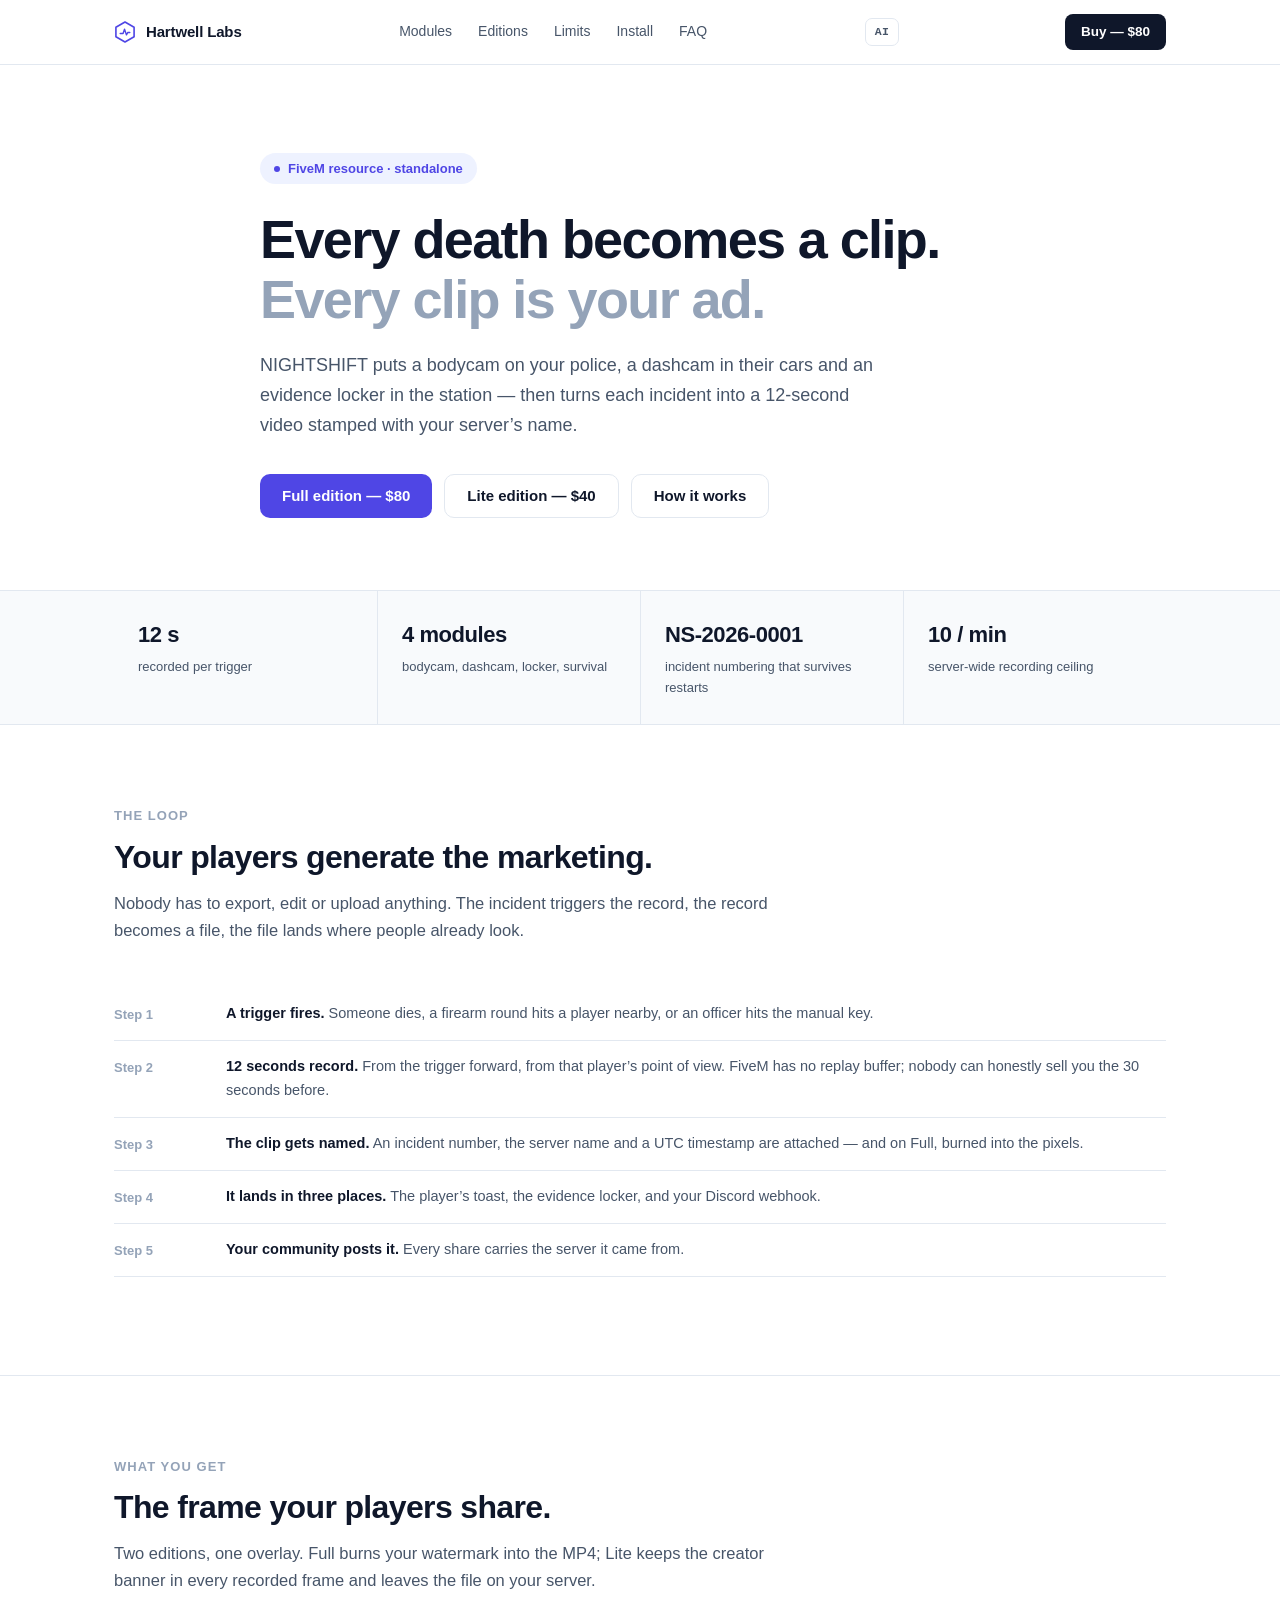
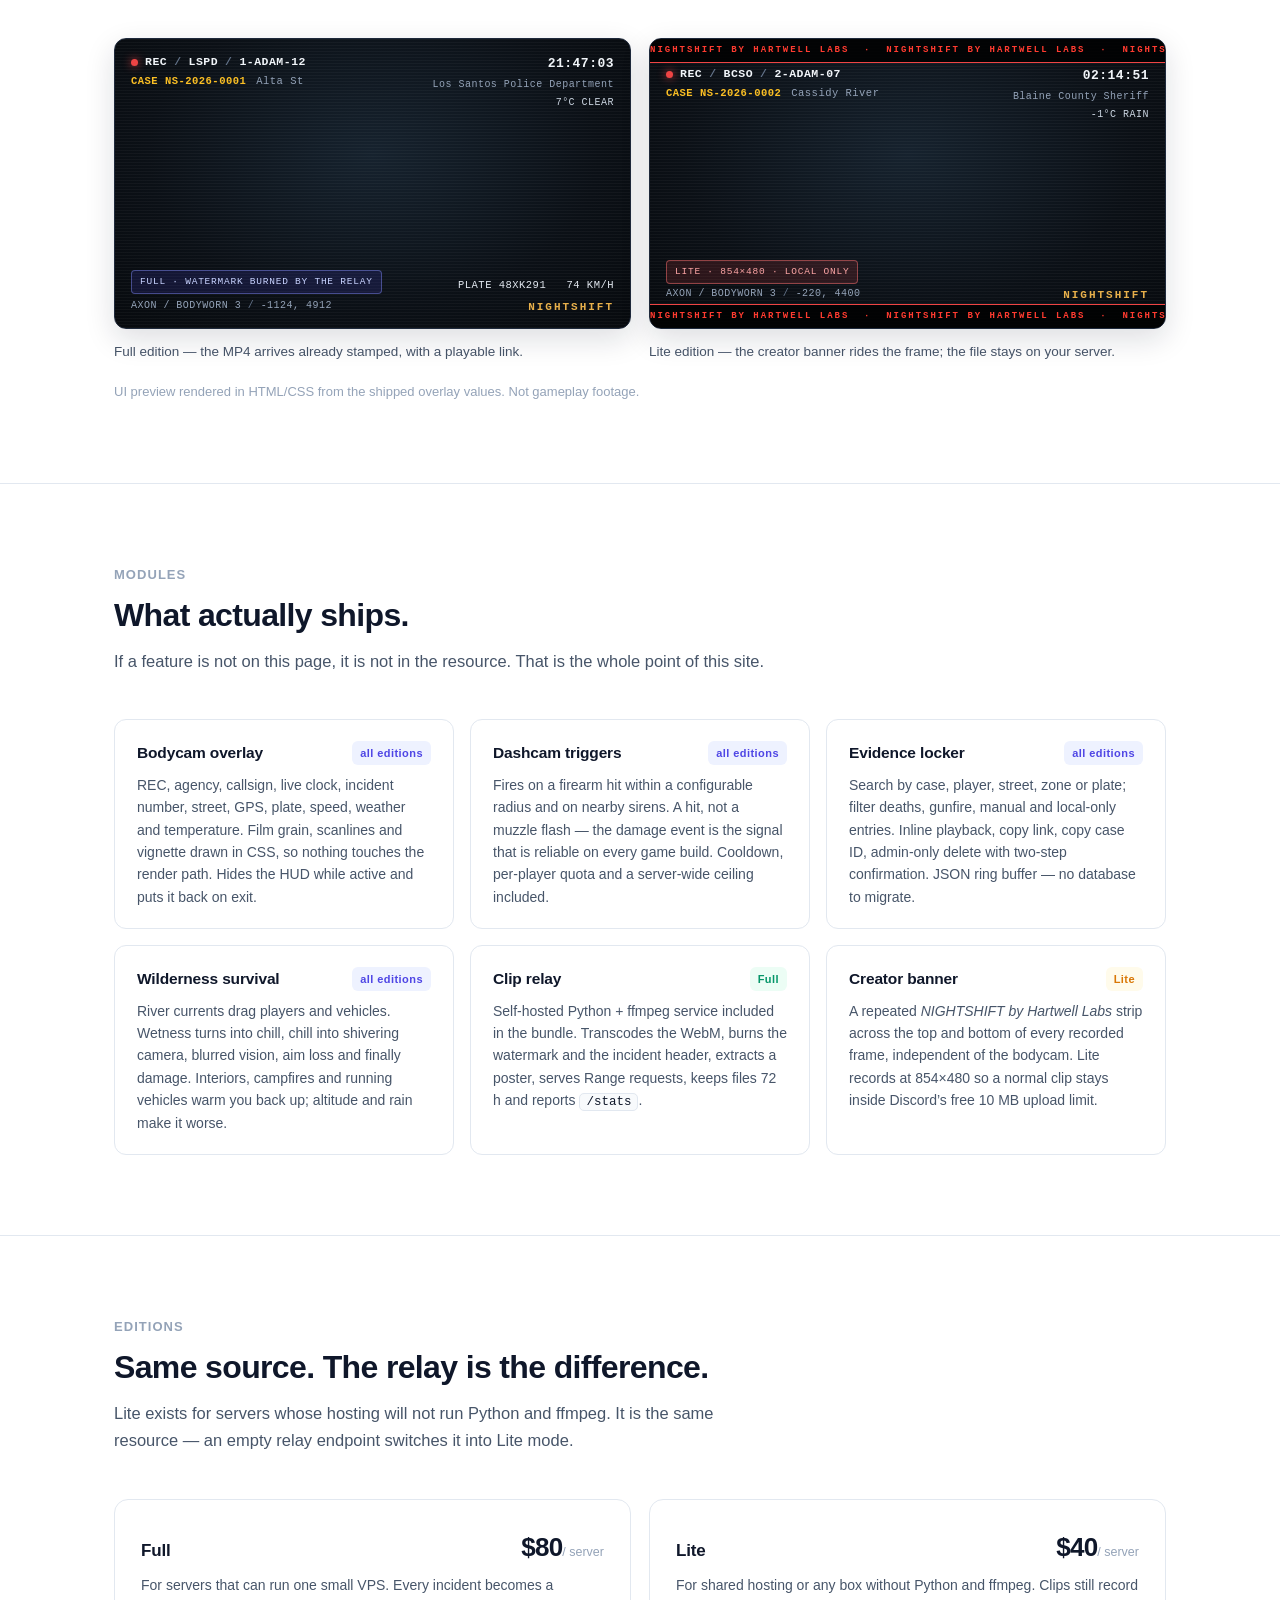
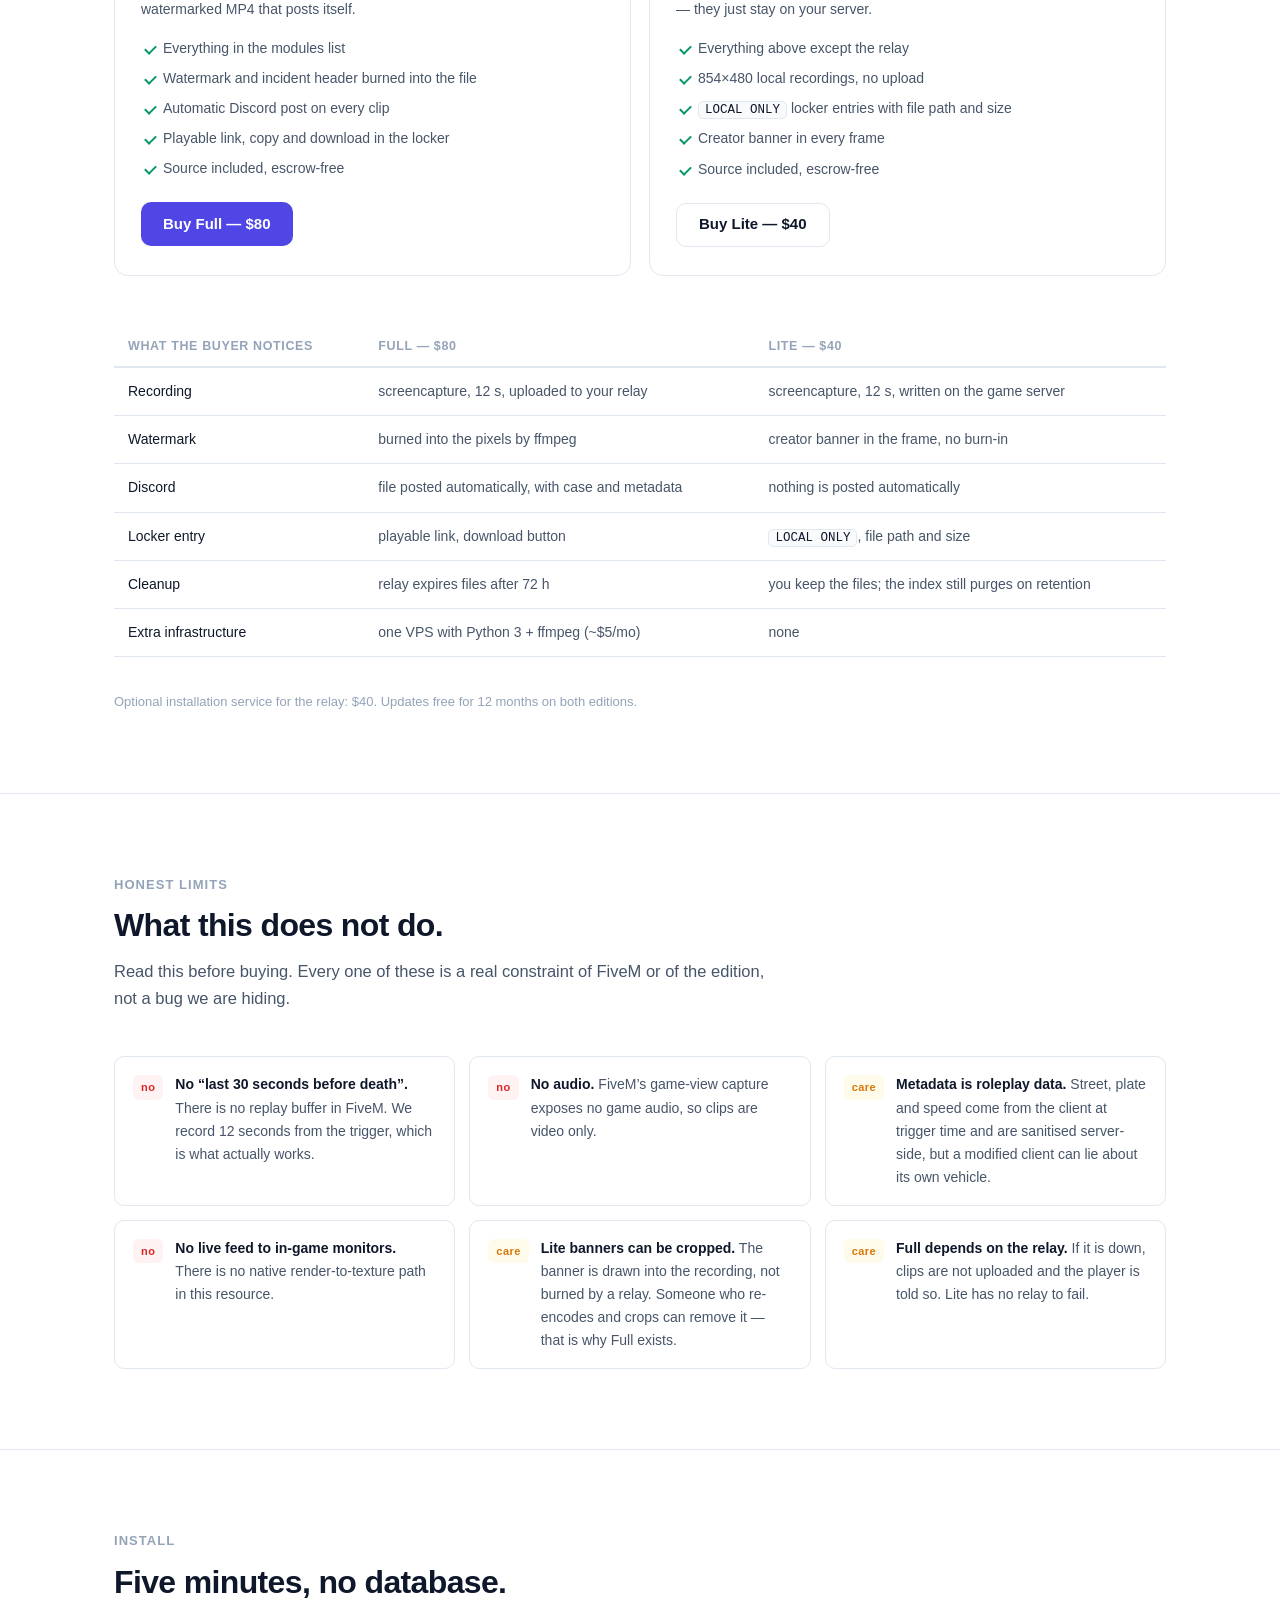
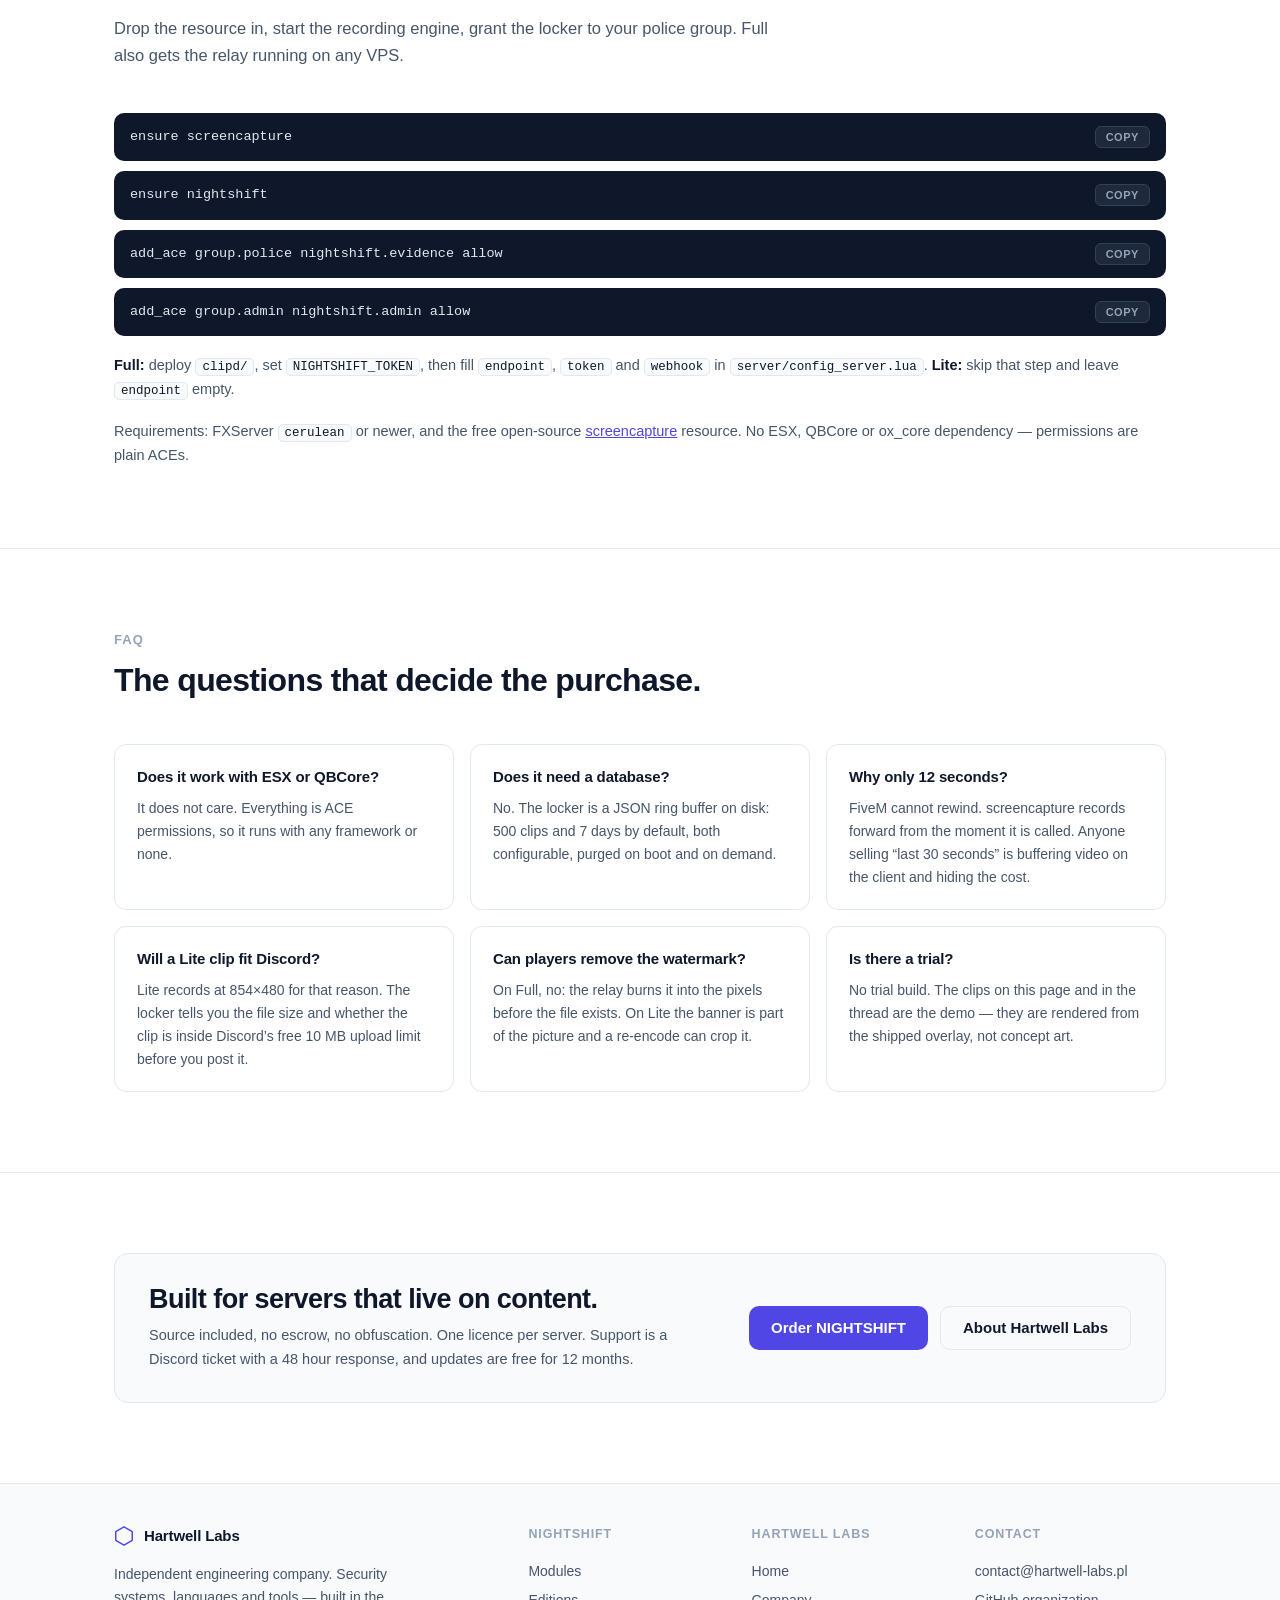
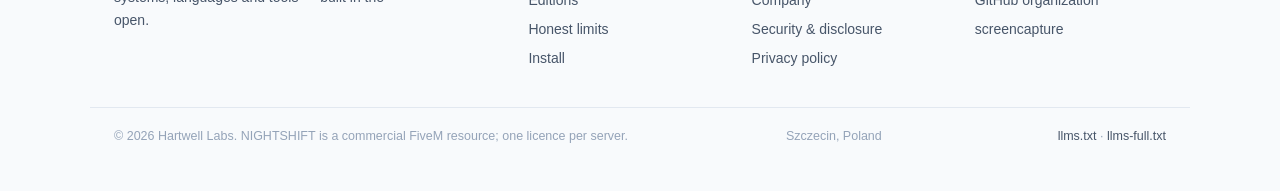
==== public/index.html @ ee841148 "deploy: publish only public/ so repo docs are not served on the site" ====
<!DOCTYPE html>
<html lang="en">
<head>
<meta charset="UTF-8" />
<meta name="viewport" content="width=device-width, initial-scale=1.0" />
<meta name="referrer" content="strict-origin-when-cross-origin" />
<meta http-equiv="Content-Security-Policy" content="default-src 'none'; style-src 'self' https://fonts.googleapis.com; font-src https://fonts.gstatic.com; script-src 'self'; img-src 'self' data:; manifest-src 'self'; connect-src 'none'; base-uri 'none'; form-action 'none'; frame-ancestors 'none'" />
<title>NIGHTSHIFT — bodycam, dashcam &amp; evidence locker for FiveM | Hartwell Labs</title>
<meta name="description" content="NIGHTSHIFT turns every death and firefight on a FiveM roleplay server into a 12-second clip: bodycam overlay, dashcam triggers, evidence locker with incident numbers, and a self-hosted relay that burns your watermark and posts to Discord. Full $80, Lite $40." />
<link rel="canonical" href="https://nightshift.hartwell-labs.pl/" />
<meta property="og:site_name" content="Hartwell Labs" />
<meta property="og:title" content="NIGHTSHIFT — every death becomes a clip" />
<meta property="og:description" content="Bodycam, dashcam, evidence locker and survival for FiveM. Full edition burns your watermark into every clip and posts it to Discord; Lite records locally for servers without a relay." />
<meta property="og:type" content="website" />
<meta property="og:url" content="https://nightshift.hartwell-labs.pl/" />
<meta property="og:image" content="https://hartwell-labs.pl/assets/og-cover.png" />
<meta property="og:image:width" content="1200" />
<meta property="og:image:height" content="630" />
<meta property="og:locale" content="en_US" />
<meta name="twitter:card" content="summary_large_image" />
<meta name="twitter:title" content="NIGHTSHIFT — bodycam, dashcam &amp; evidence locker for FiveM" />
<meta name="twitter:description" content="Every death becomes a 12-second clip. Full edition watermarks it and posts to Discord; Lite records locally. Standalone FiveM resource, no database." />
<meta name="twitter:image" content="https://hartwell-labs.pl/assets/og-cover.png" />
<script type="application/ld+json">{"@context":"https://schema.org","@type":"SoftwareApplication","name":"NIGHTSHIFT","applicationCategory":"GameApplication","operatingSystem":"FiveM (FXServer)","description":"Bodycam, dashcam, evidence locker and wilderness survival for FiveM. Full edition burns a watermark into every clip and posts it to Discord; Lite edition records clips locally without a relay.","url":"https://nightshift.hartwell-labs.pl/","publisher":{"@type":"Organization","name":"Hartwell Labs","url":"https://hartwell-labs.pl/"},"offers":[{"@type":"Offer","name":"Full","price":"80","priceCurrency":"USD","description":"All modules plus the self-hosted clip relay: watermarked MP4, automatic Discord post, playable links."},{"@type":"Offer","name":"Lite","price":"40","priceCurrency":"USD","description":"All modules without the relay: clips recorded on the game server, LOCAL ONLY in the locker, creator banner in every frame."}]}</script>
<link rel="preconnect" href="https://fonts.googleapis.com" />
<link rel="preconnect" href="https://fonts.gstatic.com" crossorigin />
<link href="https://fonts.googleapis.com/css2?family=Inter:wght@400;500;600;700&family=JetBrains+Mono:wght@400;600&display=swap" rel="stylesheet" />
<link rel="icon" type="image/svg+xml" href="/assets/favicon.svg" />
<link rel="icon" type="image/png" sizes="32x32" href="/assets/favicon-32.png" />
<link rel="icon" type="image/png" sizes="16x16" href="/assets/favicon-16.png" />
<link rel="icon" type="image/png" sizes="192x192" href="/assets/icon-192.png" />
<link rel="apple-touch-icon" href="/assets/apple-touch-icon.png" />
<link rel="manifest" href="/assets/site.webmanifest" />
<meta name="theme-color" content="#0a0e14" />
<link rel="stylesheet" href="/assets/site.css" />
<link rel="stylesheet" href="/assets/page.css" />
</head>
<body>
<header>
  <div class="container header-in">
    <a class="logo" href="https://hartwell-labs.pl/">
      <svg width="22" height="22" viewBox="0 0 46 46" aria-hidden="true">
        <path d="M23,2 L42,13 L42,33 L23,44 L4,33 L4,13 Z" fill="none" stroke="#4f46e5" stroke-width="3.4" stroke-linejoin="round" />
        <polyline points="13,26 19,26 22,17 26,29 29,24 33,24" fill="none" stroke="#4f46e5" stroke-width="3" stroke-linecap="round" stroke-linejoin="round" />
      </svg>
      Hartwell Labs
    </a>
    <nav class="main">
      <a href="#modules">Modules</a>
      <a href="#editions">Editions</a>
      <a href="#limits">Limits</a>
      <a href="#install">Install</a>
      <a href="#faq">FAQ</a>
    </nav>
    <a class="header-cta" href="mailto:contact@hartwell-labs.pl?subject=NIGHTSHIFT%20Full%20%E2%80%94%20%2480">Buy — $80</a>
  </div>
</header>

<div class="container hero">
  <div class="eyebrow">FiveM resource &middot; standalone</div>
  <h1>Every death becomes a clip. <span class="dim">Every clip is your ad.</span></h1>
  <p class="lede">NIGHTSHIFT puts a bodycam on your police, a dashcam in their cars and an evidence locker in the station &mdash; then turns each incident into a 12-second video stamped with your server&rsquo;s name.</p>
  <div class="hero-actions">
    <a class="btn btn-primary" href="mailto:contact@hartwell-labs.pl?subject=NIGHTSHIFT%20Full%20%E2%80%94%20%2480">Full edition &mdash; $80</a>
    <a class="btn btn-secondary" href="mailto:contact@hartwell-labs.pl?subject=NIGHTSHIFT%20Lite%20%E2%80%94%20%2440">Lite edition &mdash; $40</a>
    <a class="btn btn-secondary" href="#loop">How it works</a>
  </div>
</div>

<div class="stats">
  <div class="container stats-in">
    <div class="stat"><div class="n">12 s</div><div class="l">recorded per trigger</div></div>
    <div class="stat"><div class="n">4 modules</div><div class="l">bodycam, dashcam, locker, survival</div></div>
    <div class="stat"><div class="n">NS-2026-0001</div><div class="l">incident numbering that survives restarts</div></div>
    <div class="stat"><div class="n">10 / min</div><div class="l">server-wide recording ceiling</div></div>
  </div>
</div>

<section id="loop">
  <div class="container">
    <div class="section-head">
      <div class="kicker">The loop</div>
      <h2>Your players generate the marketing.</h2>
      <p>Nobody has to export, edit or upload anything. The incident triggers the record, the record becomes a file, the file lands where people already look.</p>
    </div>
    <div class="tl">
      <div class="tl-item"><div class="d">Step 1</div><div class="w"><b>A trigger fires.</b> <span>Someone dies, a firearm round hits a player nearby, or an officer hits the manual key.</span></div></div>
      <div class="tl-item"><div class="d">Step 2</div><div class="w"><b>12 seconds record.</b> <span>From the trigger forward, from that player&rsquo;s point of view. FiveM has no replay buffer; nobody can honestly sell you the 30 seconds before.</span></div></div>
      <div class="tl-item"><div class="d">Step 3</div><div class="w"><b>The clip gets named.</b> <span>An incident number, the server name and a UTC timestamp are attached &mdash; and on Full, burned into the pixels.</span></div></div>
      <div class="tl-item"><div class="d">Step 4</div><div class="w"><b>It lands in three places.</b> <span>The player&rsquo;s toast, the evidence locker, and your Discord webhook.</span></div></div>
      <div class="tl-item"><div class="d">Step 5</div><div class="w"><b>Your community posts it.</b> <span>Every share carries the server it came from.</span></div></div>
    </div>
  </div>
</section>

<section id="preview">
  <div class="container">
    <div class="section-head">
      <div class="kicker">What you get</div>
      <h2>The frame your players share.</h2>
      <p>Two editions, one overlay. Full burns your watermark into the MP4; Lite keeps the creator banner in every recorded frame and leaves the file on your server.</p>
    </div>

    <div class="frames">
      <div class="frame-wrap">
        <div class="ns-frame">
          <div class="ns-scan"></div>
          <div class="ns-top">
            <span class="ns-rec"></span> REC <span class="ns-sep">/</span> LSPD <span class="ns-sep">/</span> 1-ADAM-12
          </div>
          <div class="ns-sub"><span class="ns-case">CASE NS-2026-0001</span> <span class="ns-street">Alta St</span></div>
          <div class="ns-tr">
            <div class="ns-clock">21:47:03</div>
            <div class="ns-agency">Los Santos Police Department</div>
            <div class="ns-cond">7&deg;C CLEAR</div>
          </div>
          <div class="ns-bl">AXON / BODYWORN 3 <span class="ns-sep">/</span> -1124, 4912</div>
          <div class="ns-br">
            <div class="ns-veh">PLATE 48XK291 &nbsp; 74 KM/H</div>
            <div class="ns-mark">NIGHTSHIFT</div>
          </div>
          <div class="ns-chip">FULL &middot; watermark burned by the relay</div>
        </div>
        <p class="frame-cap">Full edition &mdash; the MP4 arrives already stamped, with a playable link.</p>
      </div>

      <div class="frame-wrap">
        <div class="ns-frame ns-lite">
          <div class="ns-scan"></div>
          <div class="ns-band">NIGHTSHIFT BY HARTWELL LABS &nbsp;&middot;&nbsp; NIGHTSHIFT BY HARTWELL LABS &nbsp;&middot;&nbsp; NIGHTSHIFT BY HARTWELL LABS</div>
          <div class="ns-top">
            <span class="ns-rec"></span> REC <span class="ns-sep">/</span> BCSO <span class="ns-sep">/</span> 2-ADAM-07
          </div>
          <div class="ns-sub"><span class="ns-case">CASE NS-2026-0002</span> <span class="ns-street">Cassidy River</span></div>
          <div class="ns-tr">
            <div class="ns-clock">02:14:51</div>
            <div class="ns-agency">Blaine County Sheriff</div>
            <div class="ns-cond">-1&deg;C RAIN</div>
          </div>
          <div class="ns-bl">AXON / BODYWORN 3 <span class="ns-sep">/</span> -220, 4400</div>
          <div class="ns-br"><div class="ns-mark">NIGHTSHIFT</div></div>
          <div class="ns-band ns-band-b">NIGHTSHIFT BY HARTWELL LABS &nbsp;&middot;&nbsp; NIGHTSHIFT BY HARTWELL LABS &nbsp;&middot;&nbsp; NIGHTSHIFT BY HARTWELL LABS</div>
          <div class="ns-chip">LITE &middot; 854&times;480 &middot; LOCAL ONLY</div>
        </div>
        <p class="frame-cap">Lite edition &mdash; the creator banner rides the frame; the file stays on your server.</p>
      </div>
    </div>
    <p class="note">UI preview rendered in HTML/CSS from the shipped overlay values. Not gameplay footage.</p>
  </div>
</section>

<section id="modules">
  <div class="container">
    <div class="section-head">
      <div class="kicker">Modules</div>
      <h2>What actually ships.</h2>
      <p>If a feature is not on this page, it is not in the resource. That is the whole point of this site.</p>
    </div>
    <div class="prod-grid">
      <div class="prod">
        <div class="row"><h4>Bodycam overlay</h4><span class="badge info">all editions</span></div>
        <p>REC, agency, callsign, live clock, incident number, street, GPS, plate, speed, weather and temperature. Film grain, scanlines and vignette drawn in CSS, so nothing touches the render path. Hides the HUD while active and puts it back on exit.</p>
      </div>
      <div class="prod">
        <div class="row"><h4>Dashcam triggers</h4><span class="badge info">all editions</span></div>
        <p>Fires on a firearm hit within a configurable radius and on nearby sirens. A hit, not a muzzle flash &mdash; the damage event is the signal that is reliable on every game build. Cooldown, per-player quota and a server-wide ceiling included.</p>
      </div>
      <div class="prod">
        <div class="row"><h4>Evidence locker</h4><span class="badge info">all editions</span></div>
        <p>Search by case, player, street, zone or plate; filter deaths, gunfire, manual and local-only entries. Inline playback, copy link, copy case ID, admin-only delete with two-step confirmation. JSON ring buffer &mdash; no database to migrate.</p>
      </div>
      <div class="prod">
        <div class="row"><h4>Wilderness survival</h4><span class="badge info">all editions</span></div>
        <p>River currents drag players and vehicles. Wetness turns into chill, chill into shivering camera, blurred vision, aim loss and finally damage. Interiors, campfires and running vehicles warm you back up; altitude and rain make it worse.</p>
      </div>
      <div class="prod">
        <div class="row"><h4>Clip relay</h4><span class="badge ok">Full</span></div>
        <p>Self-hosted Python + ffmpeg service included in the bundle. Transcodes the WebM, burns the watermark and the incident header, extracts a poster, serves Range requests, keeps files 72 h and reports <code class="inline">/stats</code>.</p>
      </div>
      <div class="prod">
        <div class="row"><h4>Creator banner</h4><span class="badge warn">Lite</span></div>
        <p>A repeated <em>NIGHTSHIFT by Hartwell Labs</em> strip across the top and bottom of every recorded frame, independent of the bodycam. Lite records at 854&times;480 so a normal clip stays inside Discord&rsquo;s free 10 MB upload limit.</p>
      </div>
    </div>
  </div>
</section>

<section id="editions">
  <div class="container">
    <div class="section-head">
      <div class="kicker">Editions</div>
      <h2>Same source. The relay is the difference.</h2>
      <p>Lite exists for servers whose hosting will not run Python and ffmpeg. It is the same resource &mdash; an empty relay endpoint switches it into Lite mode.</p>
    </div>

    <div class="prices">
      <div class="price">
        <div class="price-head"><h3>Full</h3><div class="amt">$80<span>/ server</span></div></div>
        <p class="price-lede">For servers that can run one small VPS. Every incident becomes a watermarked MP4 that posts itself.</p>
        <ul class="ticks">
          <li>Everything in the modules list</li>
          <li>Watermark and incident header burned into the file</li>
          <li>Automatic Discord post on every clip</li>
          <li>Playable link, copy and download in the locker</li>
          <li>Source included, escrow-free</li>
        </ul>
        <a class="btn btn-primary" href="mailto:contact@hartwell-labs.pl?subject=NIGHTSHIFT%20Full%20%E2%80%94%20%2480">Buy Full — $80</a>
      </div>
      <div class="price">
        <div class="price-head"><h3>Lite</h3><div class="amt">$40<span>/ server</span></div></div>
        <p class="price-lede">For shared hosting or any box without Python and ffmpeg. Clips still record &mdash; they just stay on your server.</p>
        <ul class="ticks">
          <li>Everything above except the relay</li>
          <li>854&times;480 local recordings, no upload</li>
          <li><code class="inline">LOCAL ONLY</code> locker entries with file path and size</li>
          <li>Creator banner in every frame</li>
          <li>Source included, escrow-free</li>
        </ul>
        <a class="btn btn-secondary" href="mailto:contact@hartwell-labs.pl?subject=NIGHTSHIFT%20Lite%20%E2%80%94%20%2440">Buy Lite — $40</a>
      </div>
    </div>

    <div class="table-wrap">
      <table class="policy">
        <thead>
          <tr><th>What the buyer notices</th><th>Full — $80</th><th>Lite — $40</th></tr>
        </thead>
        <tbody>
          <tr><td>Recording</td><td>screencapture, 12 s, uploaded to your relay</td><td>screencapture, 12 s, written on the game server</td></tr>
          <tr><td>Watermark</td><td>burned into the pixels by ffmpeg</td><td>creator banner in the frame, no burn-in</td></tr>
          <tr><td>Discord</td><td>file posted automatically, with case and metadata</td><td>nothing is posted automatically</td></tr>
          <tr><td>Locker entry</td><td>playable link, download button</td><td><code class="inline">LOCAL ONLY</code>, file path and size</td></tr>
          <tr><td>Cleanup</td><td>relay expires files after 72 h</td><td>you keep the files; the index still purges on retention</td></tr>
          <tr><td>Extra infrastructure</td><td>one VPS with Python 3 + ffmpeg (~$5/mo)</td><td>none</td></tr>
        </tbody>
      </table>
    </div>
    <p class="note">Optional installation service for the relay: $40. Updates free for 12 months on both editions.</p>
  </div>
</section>

<section id="limits">
  <div class="container">
    <div class="section-head">
      <div class="kicker">Honest limits</div>
      <h2>What this does not do.</h2>
      <p>Read this before buying. Every one of these is a real constraint of FiveM or of the edition, not a bug we are hiding.</p>
    </div>
    <div class="limits">
      <div class="limit"><span class="badge crit">no</span><div><b>No &ldquo;last 30 seconds before death&rdquo;.</b> There is no replay buffer in FiveM. We record 12 seconds from the trigger, which is what actually works.</div></div>
      <div class="limit"><span class="badge crit">no</span><div><b>No audio.</b> FiveM&rsquo;s game-view capture exposes no game audio, so clips are video only.</div></div>
      <div class="limit"><span class="badge warn">care</span><div><b>Metadata is roleplay data.</b> Street, plate and speed come from the client at trigger time and are sanitised server-side, but a modified client can lie about its own vehicle.</div></div>
      <div class="limit"><span class="badge crit">no</span><div><b>No live feed to in-game monitors.</b> There is no native render-to-texture path in this resource.</div></div>
      <div class="limit"><span class="badge warn">care</span><div><b>Lite banners can be cropped.</b> The banner is drawn into the recording, not burned by a relay. Someone who re-encodes and crops can remove it &mdash; that is why Full exists.</div></div>
      <div class="limit"><span class="badge warn">care</span><div><b>Full depends on the relay.</b> If it is down, clips are not uploaded and the player is told so. Lite has no relay to fail.</div></div>
    </div>
  </div>
</section>

<section id="install">
  <div class="container">
    <div class="section-head">
      <div class="kicker">Install</div>
      <h2>Five minutes, no database.</h2>
      <p>Drop the resource in, start the recording engine, grant the locker to your police group. Full also gets the relay running on any VPS.</p>
    </div>
    <div class="cmd"><code>ensure screencapture</code><button class="cp" data-code="ensure screencapture">COPY</button></div>
    <div class="cmd"><code>ensure nightshift</code><button class="cp" data-code="ensure nightshift">COPY</button></div>
    <div class="cmd"><code>add_ace group.police nightshift.evidence allow</code><button class="cp" data-code="add_ace group.police nightshift.evidence allow">COPY</button></div>
    <div class="cmd"><code>add_ace group.admin nightshift.admin allow</code><button class="cp" data-code="add_ace group.admin nightshift.admin allow">COPY</button></div>
    <p class="install-note"><b>Full:</b> deploy <code class="inline">clipd/</code>, set <code class="inline">NIGHTSHIFT_TOKEN</code>, then fill <code class="inline">endpoint</code>, <code class="inline">token</code> and <code class="inline">webhook</code> in <code class="inline">server/config_server.lua</code>. <b>Lite:</b> skip that step and leave <code class="inline">endpoint</code> empty.</p>
    <p class="install-note">Requirements: FXServer <code class="inline">cerulean</code> or newer, and the free open-source <a href="https://github.com/itschip/screencapture">screencapture</a> resource. No ESX, QBCore or ox_core dependency &mdash; permissions are plain ACEs.</p>
  </div>
</section>

<section id="faq">
  <div class="container">
    <div class="section-head">
      <div class="kicker">FAQ</div>
      <h2>The questions that decide the purchase.</h2>
    </div>
    <div class="qa">
      <div class="qa-item"><b>Does it work with ESX or QBCore?</b><p>It does not care. Everything is ACE permissions, so it runs with any framework or none.</p></div>
      <div class="qa-item"><b>Does it need a database?</b><p>No. The locker is a JSON ring buffer on disk: 500 clips and 7 days by default, both configurable, purged on boot and on demand.</p></div>
      <div class="qa-item"><b>Why only 12 seconds?</b><p>FiveM cannot rewind. screencapture records forward from the moment it is called. Anyone selling &ldquo;last 30 seconds&rdquo; is buffering video on the client and hiding the cost.</p></div>
      <div class="qa-item"><b>Will a Lite clip fit Discord?</b><p>Lite records at 854&times;480 for that reason. The locker tells you the file size and whether the clip is inside Discord&rsquo;s free 10 MB upload limit before you post it.</p></div>
      <div class="qa-item"><b>Can players remove the watermark?</b><p>On Full, no: the relay burns it into the pixels before the file exists. On Lite the banner is part of the picture and a re-encode can crop it.</p></div>
      <div class="qa-item"><b>Is there a trial?</b><p>No trial build. The clips on this page and in the thread are the demo &mdash; they are rendered from the shipped overlay, not concept art.</p></div>
    </div>
  </div>
</section>

<section id="buy">
  <div class="container">
    <div class="buy-card">
      <div>
        <h2>Built for servers that live on content.</h2>
        <p>Source included, no escrow, no obfuscation. One licence per server. Support is a Discord ticket with a 48 hour response, and updates are free for 12 months.</p>
      </div>
      <div class="buy-actions">
        <a class="btn btn-primary" href="mailto:contact@hartwell-labs.pl?subject=NIGHTSHIFT%20order">Order NIGHTSHIFT</a>
        <a class="btn btn-secondary" href="https://hartwell-labs.pl/company">About Hartwell Labs</a>
      </div>
    </div>
  </div>
</section>

<footer>
  <div class="container footer-grid">
    <div>
      <div class="logo foot-logo">
        <svg width="20" height="20" viewBox="0 0 46 46" aria-hidden="true"><path d="M23,2 L42,13 L42,33 L23,44 L4,33 L4,13 Z" fill="none" stroke="#4f46e5" stroke-width="3.4" stroke-linejoin="round" /></svg>
        Hartwell Labs
      </div>
      <p class="about">Independent engineering company. Security systems, languages and tools &mdash; built in the open.</p>
    </div>
    <div>
      <h5>NIGHTSHIFT</h5>
      <a href="#modules">Modules</a>
      <a href="#editions">Editions</a>
      <a href="#limits">Honest limits</a>
      <a href="#install">Install</a>
    </div>
    <div>
      <h5>Hartwell Labs</h5>
      <a href="https://hartwell-labs.pl/">Home</a>
      <a href="https://hartwell-labs.pl/company">Company</a>
      <a href="https://hartwell-labs.pl/security">Security &amp; disclosure</a>
      <a href="https://hartwell-labs.pl/privacy/">Privacy policy</a>
    </div>
    <div>
      <h5>Contact</h5>
      <a href="mailto:contact@hartwell-labs.pl">contact@hartwell-labs.pl</a>
      <a href="https://github.com/Hartwell-Labs">GitHub organization</a>
      <a href="https://github.com/itschip/screencapture">screencapture</a>
    </div>
  </div>
  <div class="container f-fine">
    <span>&copy; 2026 Hartwell Labs. NIGHTSHIFT is a commercial FiveM resource; one licence per server.</span>
    <span>Szczecin, Poland</span>
  </div>
</footer>
<script src="/assets/site.js" defer></script>
</body>
</html>
---- assets/site.css ----
:root {
  --bg: #ffffff; --bg-subtle: #f8fafc; --border: #e2e8f0; --border-strong: #cbd5e1;
  --txt: #0f172a; --txt-2: #475569; --txt-3: #94a3b8;
  --accent: #4f46e5; --accent-hover: #4338ca; --accent-soft: #eef2ff;
  --green: #059669; --green-soft: #ecfdf5; --red: #dc2626; --red-soft: #fef2f2;
  --amber: #d97706; --amber-soft: #fffbeb;
}
* { margin: 0; padding: 0; box-sizing: border-box; }
html { scroll-behavior: smooth; -webkit-font-smoothing: antialiased; text-rendering: optimizeLegibility; }
body { background: var(--bg); color: var(--txt); font-family: "Inter", -apple-system, "Segoe UI", sans-serif; font-size: 16px; line-height: 1.65; }
a { color: inherit; }
code, pre { font-family: "JetBrains Mono", ui-monospace, SFMono-Regular, Menlo, monospace; }
.container { max-width: 1100px; margin: 0 auto; padding: 0 24px; }

/* header */
header { position: sticky; top: 0; z-index: 50; background: rgba(255,255,255,.88); backdrop-filter: blur(10px); border-bottom: 1px solid var(--border); }
.header-in { display: flex; align-items: center; justify-content: space-between; height: 64px; }
.logo { display: flex; align-items: center; gap: 10px; font-weight: 700; font-size: 15px; letter-spacing: -.01em; text-decoration: none; }
nav.main { display: flex; gap: 26px; }
nav.main a { font-size: 14px; color: var(--txt-2); text-decoration: none; font-weight: 500; }
nav.main a:hover, nav.main a[aria-current="page"] { color: var(--txt); }
nav.main a[aria-current="page"] { font-weight: 600; }
.header-cta { display: inline-flex; align-items: center; height: 36px; padding: 0 16px; border-radius: 8px; background: var(--txt); color: #fff; font-size: 13.5px; font-weight: 600; text-decoration: none; }
.header-cta:hover { background: #1e293b; }
@media (max-width: 720px) { nav.main { display: none; } }

/* buttons */
.btn { display: inline-flex; align-items: center; height: 44px; padding: 0 22px; border-radius: 10px; font-size: 15px; font-weight: 600; text-decoration: none; transition: background .15s ease; }
.btn-primary { background: var(--accent); color: #fff; }
.btn-primary:hover { background: var(--accent-hover); }
.btn-secondary { border: 1px solid var(--border); color: var(--txt); }
.btn-secondary:hover { background: var(--bg-subtle); }

/* hero */
.hero { padding: 88px 0 72px; max-width: 760px; }
.eyebrow { display: inline-flex; align-items: center; gap: 8px; font-size: 13px; font-weight: 600; color: var(--accent); background: var(--accent-soft); border-radius: 999px; padding: 5px 14px; margin-bottom: 26px; }
.eyebrow::before { content: ""; width: 6px; height: 6px; border-radius: 50%; background: var(--accent); }
h1 { font-size: clamp(34px, 5.2vw, 54px); line-height: 1.1; letter-spacing: -.03em; font-weight: 700; }
h1 .dim { color: var(--txt-3); }
.lede { margin-top: 22px; font-size: 18px; line-height: 1.65; color: var(--txt-2); max-width: 620px; }
.hero-actions { margin-top: 34px; display: flex; gap: 12px; flex-wrap: wrap; }

/* stats */
.stats { border-top: 1px solid var(--border); border-bottom: 1px solid var(--border); background: var(--bg-subtle); }
.stats-in { display: grid; grid-template-columns: repeat(4, 1fr); }
.stat { padding: 26px 24px; }
.stat + .stat { border-left: 1px solid var(--border); }
.stat .n { font-size: 22px; font-weight: 700; letter-spacing: -.02em; }
.stat .l { font-size: 13px; color: var(--txt-2); margin-top: 2px; }
@media (max-width: 720px) { .stats-in { grid-template-columns: 1fr 1fr; } .stat:nth-child(3) { border-left: none; } .stat:nth-child(n+3) { border-top: 1px solid var(--border); } }

/* sections */
section { padding: 80px 0; }
section + section { border-top: 1px solid var(--border); }
.section-head { max-width: 660px; margin-bottom: 44px; }
.kicker { font-size: 13px; font-weight: 600; color: var(--txt-3); text-transform: uppercase; letter-spacing: .08em; margin-bottom: 12px; }
h2 { font-size: clamp(25px, 3.2vw, 32px); letter-spacing: -.02em; line-height: 1.18; font-weight: 700; }
.section-head p { margin-top: 13px; color: var(--txt-2); font-size: 16.5px; }

/* product cards */
.prod-grid { display: grid; grid-template-columns: repeat(auto-fill, minmax(320px, 1fr)); gap: 16px; }
.prod { display: block; position: relative; border: 1px solid var(--border); border-radius: 12px; padding: 20px 22px; text-decoration: none; transition: border-color .15s ease, box-shadow .15s ease; background: var(--bg); }
.prod:hover { border-color: #c7d2fe; box-shadow: 0 4px 16px rgba(79,70,229,.08); }
.prod .row { display: flex; align-items: center; justify-content: space-between; gap: 12px; }
.prod h4 { font-size: 15.5px; font-weight: 600; letter-spacing: -.01em; }
.prod .lang { font-size: 11.5px; font-weight: 600; color: var(--txt-3); border: 1px solid var(--border); border-radius: 5px; padding: 2px 8px; white-space: nowrap; }
.prod p { margin-top: 8px; font-size: 14px; line-height: 1.6; color: var(--txt-2); }
.prod .card-link { display: block; color: inherit; text-decoration: none; }
.prod .card-link::after { content: ""; position: absolute; inset: 0; border-radius: 12px; }
.prod .prod-links { position: relative; z-index: 1; margin-top: 12px; }
.prod .prod-links .src { font-size: 12.5px; font-weight: 600; color: var(--accent); text-decoration: none; }
.prod .prod-links .src:hover { text-decoration: underline; }
.group-title { font-size: 13.5px; font-weight: 600; color: var(--txt-3); text-transform: uppercase; letter-spacing: .07em; margin: 34px 0 14px; }
.group-title:first-child { margin-top: 0; }

/* install / code blocks */
.cmd { display: flex; align-items: center; justify-content: space-between; gap: 14px; background: #0f172a; color: #e2e8f0; border-radius: 10px; padding: 13px 16px; font-size: 13.5px; margin: 10px 0; }
.cmd code { white-space: nowrap; overflow-x: auto; }
.cmd .cp { flex: none; font-size: 11px; font-weight: 600; letter-spacing: .05em; color: #94a3b8; background: #1e293b; border: 1px solid #334155; border-radius: 6px; padding: 4px 10px; cursor: pointer; }
.cmd .cp:hover { color: #e2e8f0; }
pre.block { background: #0f172a; color: #e2e8f0; border-radius: 10px; padding: 16px 18px; font-size: 13px; line-height: 1.75; overflow-x: auto; margin: 12px 0; }
.badge { display: inline-block; font-size: 11px; font-weight: 700; letter-spacing: .04em; border-radius: 6px; padding: 3px 8px; vertical-align: middle; }
.badge.ok { background: var(--green-soft); color: var(--green); }
.badge.warn { background: var(--amber-soft); color: var(--amber); }
.badge.crit { background: var(--red-soft); color: var(--red); }
.badge.info { background: var(--accent-soft); color: var(--accent); }

/* docs layout */
.docs { display: grid; grid-template-columns: 220px 1fr; gap: 56px; padding: 64px 0; }
.docs-toc { position: sticky; top: 96px; align-self: start; font-size: 13.5px; }
.docs-toc .t { font-size: 12px; font-weight: 600; text-transform: uppercase; letter-spacing: .07em; color: var(--txt-3); margin-bottom: 12px; }
.docs-toc a { display: block; color: var(--txt-2); text-decoration: none; padding: 5px 0; border-left: 2px solid transparent; padding-left: 12px; margin-left: -14px; }
.docs-toc a:hover { color: var(--txt); }
.docs-body h2 { font-size: 24px; margin: 44px 0 14px; }
.docs-body h2:first-child { margin-top: 0; }
.docs-body h3 { font-size: 17px; font-weight: 600; margin: 28px 0 10px; }
.docs-body p { color: var(--txt-2); margin: 10px 0; font-size: 15px; }
.docs-body ul { margin: 10px 0 10px 20px; color: var(--txt-2); font-size: 15px; }
.docs-body li { margin: 5px 0; }
.docs-body code.inline { background: var(--bg-subtle); border: 1px solid var(--border); border-radius: 5px; padding: 1px 6px; font-size: 13px; color: var(--txt); }
@media (max-width: 820px) { .docs { grid-template-columns: 1fr; } .docs-toc { display: none; } }

/* tables (security policy) */
table.policy { width: 100%; border-collapse: collapse; font-size: 14px; margin: 16px 0; }
table.policy th { text-align: left; font-size: 12.5px; text-transform: uppercase; letter-spacing: .05em; color: var(--txt-3); font-weight: 600; padding: 10px 14px; border-bottom: 2px solid var(--border); }
table.policy td { padding: 12px 14px; border-bottom: 1px solid var(--border); color: var(--txt-2); }
table.policy td:first-child { color: var(--txt); font-weight: 500; }
.table-wrap { overflow-x: auto; }

/* timeline (company) */
.tl { margin: 18px 0; }
.tl-item { display: grid; grid-template-columns: 92px 1fr; gap: 20px; padding: 14px 0; border-bottom: 1px solid var(--border); font-size: 14.5px; }
.tl-item .d { color: var(--txt-3); font-size: 13px; font-weight: 600; padding-top: 2px; }
.tl-item .w b { color: var(--txt); }
.tl-item .w span { color: var(--txt-2); }

/* team cards */
.team-grid { display: grid; grid-template-columns: repeat(auto-fill, minmax(280px, 1fr)); gap: 16px; }
.member { border: 1px solid var(--border); border-radius: 12px; padding: 22px; }
.member .who { font-weight: 600; font-size: 15.5px; }
.member .role { color: var(--accent); font-size: 13px; font-weight: 600; margin-top: 2px; }
.member p { color: var(--txt-2); font-size: 14px; margin-top: 10px; }
.member a.gh { display: inline-block; margin-top: 12px; font-size: 13px; color: var(--txt-2); text-decoration: none; border: 1px solid var(--border); border-radius: 7px; padding: 5px 12px; }
.member a.gh:hover { color: var(--txt); }

/* footer */
footer { border-top: 1px solid var(--border); padding: 40px 0 46px; background: var(--bg-subtle); }
.footer-grid { display: grid; grid-template-columns: 2fr 1fr 1fr 1fr; gap: 32px; }
.footer-grid h5 { font-size: 12.5px; text-transform: uppercase; letter-spacing: .07em; color: var(--txt-3); margin-bottom: 12px; }
.footer-grid a { display: block; font-size: 14px; color: var(--txt-2); text-decoration: none; padding: 3px 0; }
.footer-grid a:hover { color: var(--txt); }
.footer-grid .about { font-size: 14px; color: var(--txt-2); max-width: 300px; }
.f-fine { margin-top: 34px; padding-top: 18px; border-top: 1px solid var(--border); font-size: 12.5px; color: var(--txt-3); display: flex; justify-content: space-between; gap: 12px; flex-wrap: wrap; }
@media (max-width: 820px) { .footer-grid { grid-template-columns: 1fr 1fr; } }

/* ── responsive hardening (uniform across all pages) ── */
.prod-grid { grid-template-columns: repeat(auto-fill, minmax(min(320px, 100%), 1fr)); }
.team-grid { grid-template-columns: repeat(auto-fill, minmax(min(280px, 100%), 1fr)); }
[id] { scroll-margin-top: 84px; } /* sticky header never covers anchors */
img, svg { max-width: 100%; height: auto; }
@media (max-width: 720px) {
  .header-in { height: auto; flex-wrap: wrap; padding: 10px 0; row-gap: 6px; }
  nav.main { display: flex !important; width: 100%; order: 3; gap: 18px; overflow-x: auto; -webkit-overflow-scrolling: touch; }
  nav.main a { white-space: nowrap; font-size: 13.5px; padding: 6px 0; }
  .hero { padding: 54px 0 46px; }
  section { padding: 52px 0; }
  .tl-item { grid-template-columns: 1fr; gap: 4px; }
  .cmd { flex-wrap: wrap; }
  .cmd code { white-space: normal; word-break: break-all; overflow-x: visible; }
}
@media (max-width: 420px) {
  .container { padding: 0 18px; }
  h1 { font-size: clamp(27px, 8.4vw, 34px); }
  .stats-in { grid-template-columns: 1fr; }
  .stat { padding: 18px 20px; }
  .stat + .stat { border-left: none; border-top: 1px solid var(--border); }
  .header-cta { height: 34px; padding: 0 14px; font-size: 12.5px; }
  .footer-grid { grid-template-columns: 1fr; }
}

/* screen-reader only (a11y H1 on docs) */
.sr-only{position:absolute;width:1px;height:1px;padding:0;margin:-1px;overflow:hidden;clip:rect(0,0,0,0);white-space:nowrap;border:0}

/* mobile overflow hardening (02.10) */
html, body { overflow-x: clip; }
img, svg, video { max-width: 100%; height: auto; }
.docs-body table { display: block; overflow-x: auto; max-width: 100%; }
.docs-body td, .docs-body th { word-break: break-word; }
a { overflow-wrap: anywhere; } /* dlugie URL-e w footerze nie rozpychaja strony */

/* --- AI: link do wersji .md strony + stopka llms.txt --- */
.ai-link {
  display: inline-flex; align-items: center; justify-content: center;
  height: 28px; min-width: 34px; padding: 0 9px; margin-right: 8px;
  border: 1px solid var(--border); border-radius: 7px;
  font: 600 11.5px/1 "JetBrains Mono", ui-monospace, monospace;
  letter-spacing: .04em; color: var(--txt-2); text-decoration: none;
  text-transform: uppercase; transition: color .15s ease, border-color .15s ease;
}
.ai-link:hover { color: var(--accent); border-color: var(--accent); }
.ai-foot a { color: var(--txt-2); text-decoration: none; }
.ai-foot a:hover { color: var(--accent); text-decoration: underline; }
---- assets/page.css ----
/* NIGHTSHIFT subdomain — page-specific styles.
   Layered on top of /assets/site.css (copied from hartwell-labs.pl) so the
   subdomain reads as the same company: same tokens, same header, same footer. */

code.inline {
  background: var(--bg-subtle);
  border: 1px solid var(--border);
  border-radius: 5px;
  padding: 1px 6px;
  font-size: 12.5px;
  color: var(--txt);
}

.note {
  margin-top: 18px;
  font-size: 13px;
  color: var(--txt-3);
}

/* ------------------------------------------------------------- frame preview */

.frames {
  display: grid;
  grid-template-columns: repeat(auto-fit, minmax(min(320px, 100%), 1fr));
  gap: 18px;
}

.frame-wrap { margin: 0; }

.ns-frame {
  position: relative;
  aspect-ratio: 16 / 9;
  overflow: hidden;
  border: 1px solid #1e293b;
  border-radius: 12px;
  background:
    radial-gradient(ellipse at 50% 40%, #16222e 0%, #0b1016 62%, #070a0e 100%);
  color: #dbe4ee;
  font-family: "JetBrains Mono", ui-monospace, monospace;
  font-size: 12px;
  letter-spacing: 0.04em;
  box-shadow: 0 10px 30px rgba(15, 23, 42, 0.14);
}

.ns-scan {
  position: absolute;
  inset: 0;
  background: repeating-linear-gradient(
    to bottom,
    rgba(255, 255, 255, 0.035) 0 1px,
    transparent 1px 3px
  );
  pointer-events: none;
}

.ns-top, .ns-sub, .ns-tr, .ns-bl, .ns-br { position: absolute; }

.ns-top {
  top: 14px;
  left: 16px;
  display: flex;
  align-items: center;
  gap: 7px;
  font-weight: 600;
  font-size: 11.5px;
  color: #f1f5f9;
}

.ns-rec {
  width: 7px;
  height: 7px;
  border-radius: 50%;
  background: #ef4444;
  box-shadow: 0 0 8px rgba(239, 68, 68, 0.85);
}

.ns-sep { color: #64748b; }

.ns-sub {
  top: 34px;
  left: 16px;
  display: flex;
  gap: 10px;
  font-size: 10.5px;
  color: #cbd5e1;
}

.ns-case { color: #fbbf24; font-weight: 600; }
.ns-street { color: #94a3b8; }

.ns-tr { top: 14px; right: 16px; text-align: right; }
.ns-clock { font-size: 13px; font-weight: 600; color: #f1f5f9; }
.ns-agency { font-size: 10px; color: #94a3b8; margin-top: 2px; }
.ns-cond { font-size: 10px; color: #cbd5e1; margin-top: 2px; }

.ns-bl { bottom: 14px; left: 16px; font-size: 10px; color: #94a3b8; }
.ns-br { bottom: 12px; right: 16px; text-align: right; }
.ns-veh { font-size: 10.5px; color: #e2e8f0; margin-bottom: 4px; }
.ns-mark {
  font-size: 11px;
  font-weight: 700;
  letter-spacing: 0.18em;
  color: #e8b04b;
}

.ns-chip {
  position: absolute;
  left: 16px;
  bottom: 34px;
  padding: 3px 8px;
  border-radius: 4px;
  background: rgba(79, 70, 229, 0.16);
  border: 1px solid rgba(129, 140, 248, 0.45);
  color: #c7d2fe;
  font-size: 9.5px;
  letter-spacing: 0.08em;
  text-transform: uppercase;
}

/* Lite: the creator strip is the story, so it gets two real bars. */
.ns-lite .ns-band {
  position: absolute;
  left: 0;
  right: 0;
  top: 0;
  padding: 4px 0;
  background: rgba(0, 0, 0, 0.86);
  border-bottom: 1px solid #ef4444;
  color: #ff3b30;
  font-size: 9px;
  font-weight: 700;
  letter-spacing: 0.22em;
  white-space: nowrap;
  overflow: hidden;
  text-align: center;
}

.ns-lite .ns-band-b {
  top: auto;
  bottom: 0;
  border-bottom: none;
  border-top: 1px solid #ef4444;
}

.ns-lite .ns-top { top: 26px; }
.ns-lite .ns-sub { top: 46px; }
.ns-lite .ns-tr { top: 26px; }
.ns-lite .ns-bl { bottom: 26px; }
.ns-lite .ns-br { bottom: 24px; }
.ns-lite .ns-chip { bottom: 44px; background: rgba(239, 68, 68, 0.15); border-color: rgba(248, 113, 113, 0.5); color: #fca5a5; }

.frame-cap {
  margin-top: 12px;
  font-size: 13.5px;
  color: var(--txt-2);
}

/* ---------------------------------------------------------------- editions */

.prices {
  display: grid;
  grid-template-columns: repeat(auto-fit, minmax(min(300px, 100%), 1fr));
  gap: 18px;
  margin-bottom: 34px;
}

.price {
  border: 1px solid var(--border);
  border-radius: 14px;
  padding: 26px 26px 28px;
  background: var(--bg);
}

.price-head {
  display: flex;
  align-items: baseline;
  justify-content: space-between;
  gap: 12px;
  margin-bottom: 6px;
}

.price-head h3 {
  font-size: 17px;
  font-weight: 700;
  letter-spacing: -0.01em;
}

.amt {
  font-size: 26px;
  font-weight: 700;
  letter-spacing: -0.03em;
  white-space: nowrap;
}

.amt span {
  font-size: 12.5px;
  font-weight: 500;
  color: var(--txt-3);
  letter-spacing: 0;
}

.price-lede {
  font-size: 14px;
  color: var(--txt-2);
  margin-bottom: 16px;
}

.ticks {
  list-style: none;
  margin: 0 0 22px;
  padding: 0;
}

.ticks li {
  position: relative;
  padding-left: 22px;
  margin: 7px 0;
  font-size: 14px;
  color: var(--txt-2);
}

.ticks li::before {
  content: "";
  position: absolute;
  left: 4px;
  top: 8px;
  width: 9px;
  height: 5px;
  border-left: 2px solid var(--green);
  border-bottom: 2px solid var(--green);
  transform: rotate(-45deg);
}

/* ------------------------------------------------------------------ limits */

.limits {
  display: grid;
  grid-template-columns: repeat(auto-fit, minmax(min(340px, 100%), 1fr));
  gap: 14px;
}

.limit {
  display: flex;
  gap: 12px;
  align-items: flex-start;
  border: 1px solid var(--border);
  border-radius: 10px;
  padding: 16px 18px;
  font-size: 14px;
  color: var(--txt-2);
}

.limit .badge { flex: none; margin-top: 2px; }
.limit b { color: var(--txt); font-weight: 600; }

/* ----------------------------------------------------------------- install */

.install-note {
  margin-top: 18px;
  font-size: 14.5px;
  color: var(--txt-2);
}

.install-note b { color: var(--txt); font-weight: 600; }
.install-note a { color: var(--accent); }

/* --------------------------------------------------------------------- faq */

.qa {
  display: grid;
  grid-template-columns: repeat(auto-fit, minmax(min(330px, 100%), 1fr));
  gap: 16px;
}

.qa-item {
  border: 1px solid var(--border);
  border-radius: 12px;
  padding: 20px 22px;
}

.qa-item b {
  display: block;
  font-size: 15px;
  font-weight: 600;
  letter-spacing: -0.01em;
  margin-bottom: 7px;
}

.qa-item p {
  font-size: 14px;
  color: var(--txt-2);
}

/* --------------------------------------------------------------------- buy */

.buy-card {
  display: flex;
  flex-wrap: wrap;
  align-items: center;
  justify-content: space-between;
  gap: 24px;
  border: 1px solid var(--border);
  border-radius: 14px;
  padding: 30px 34px;
  background: var(--bg-subtle);
}

.buy-card h2 { font-size: clamp(22px, 2.6vw, 27px); }

.buy-card p {
  margin-top: 8px;
  font-size: 14.5px;
  color: var(--txt-2);
  max-width: 560px;
}

.buy-actions { display: flex; gap: 12px; flex-wrap: wrap; }

/* ------------------------------------------------------------------ footer */

.foot-logo { margin-bottom: 14px; }
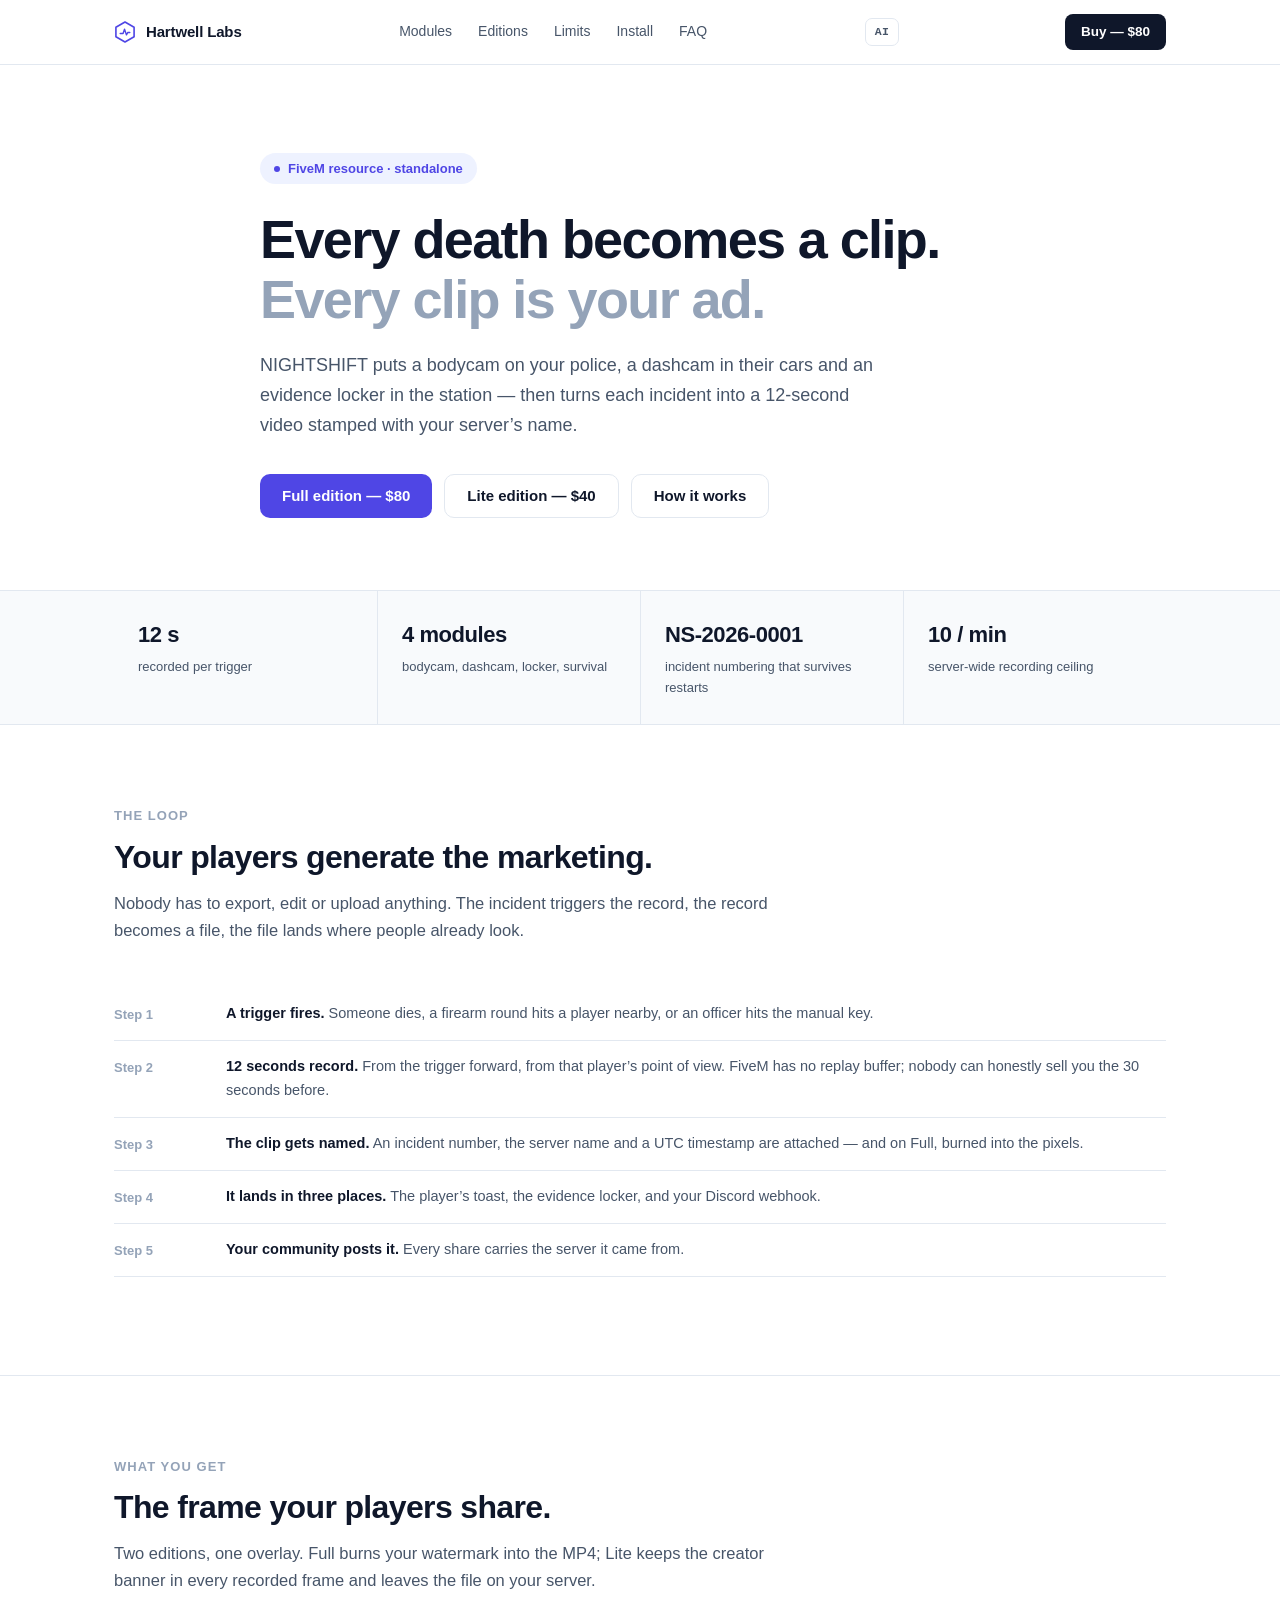
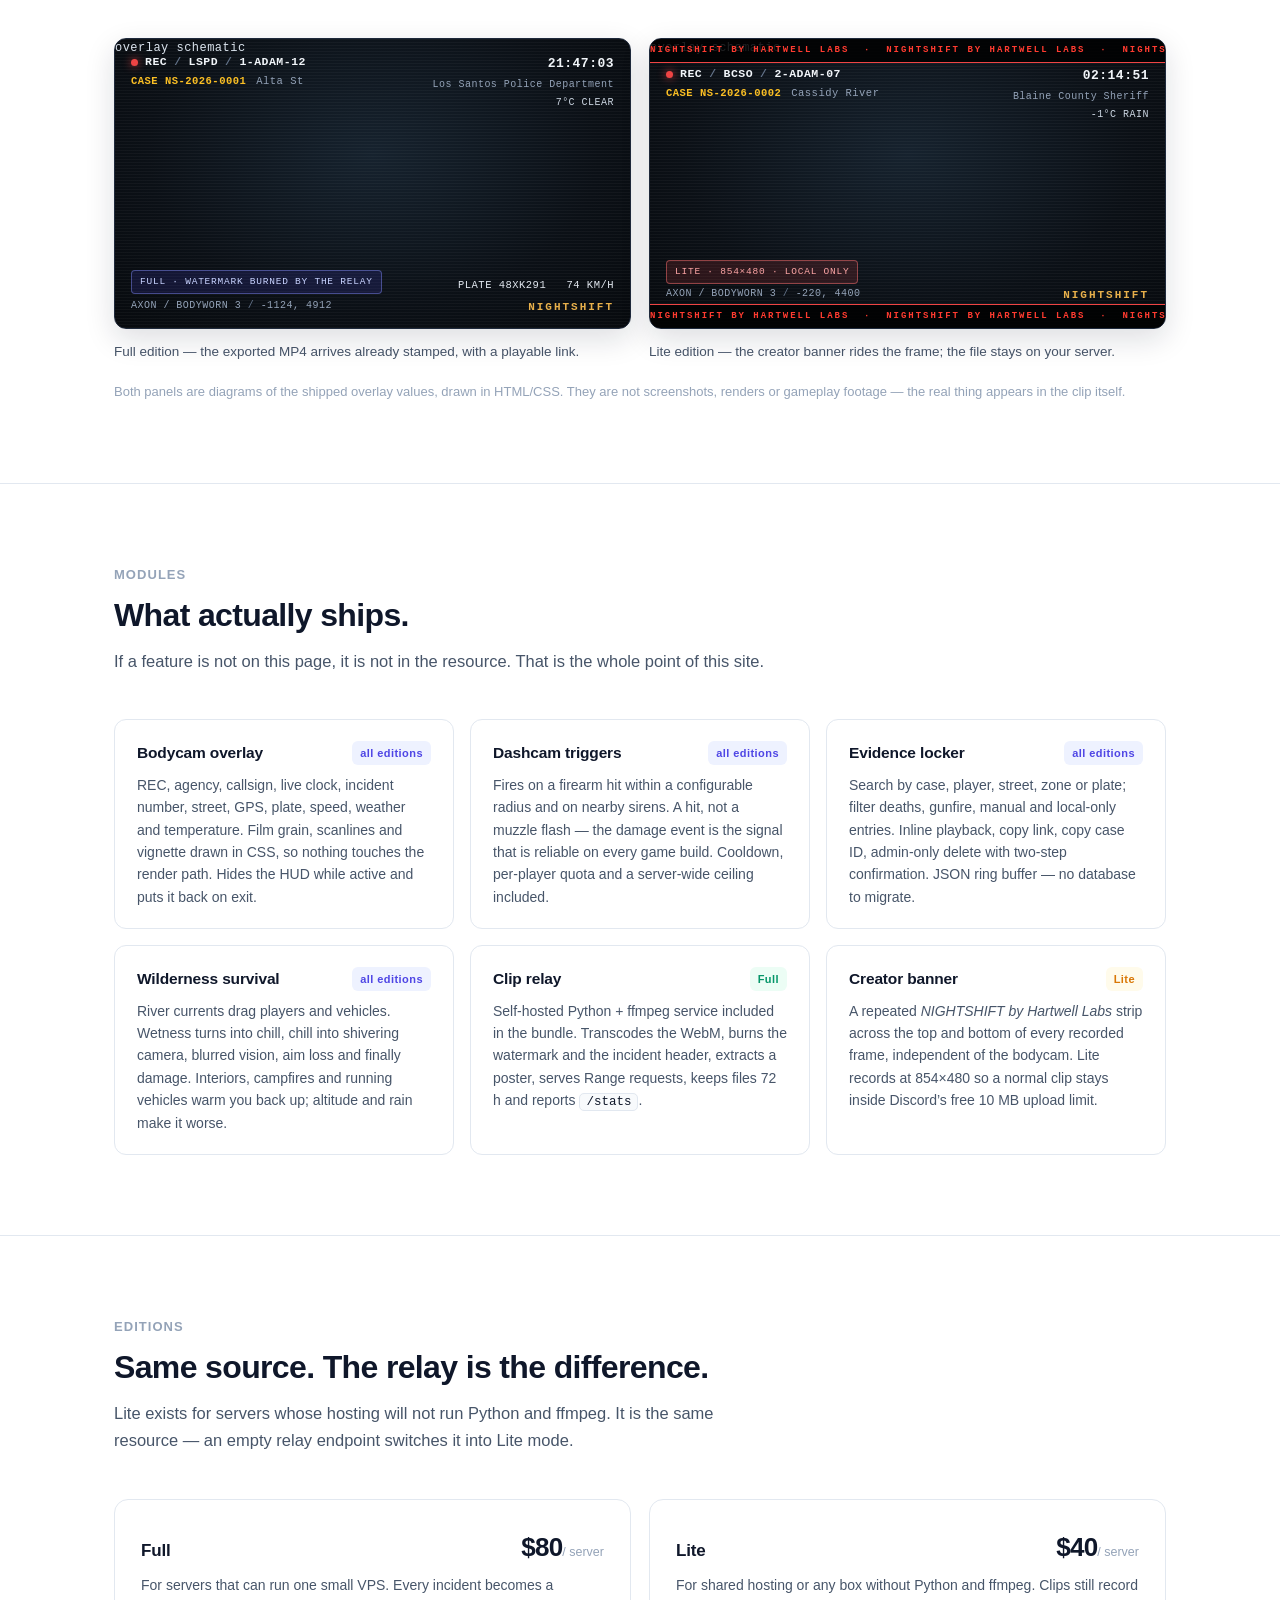
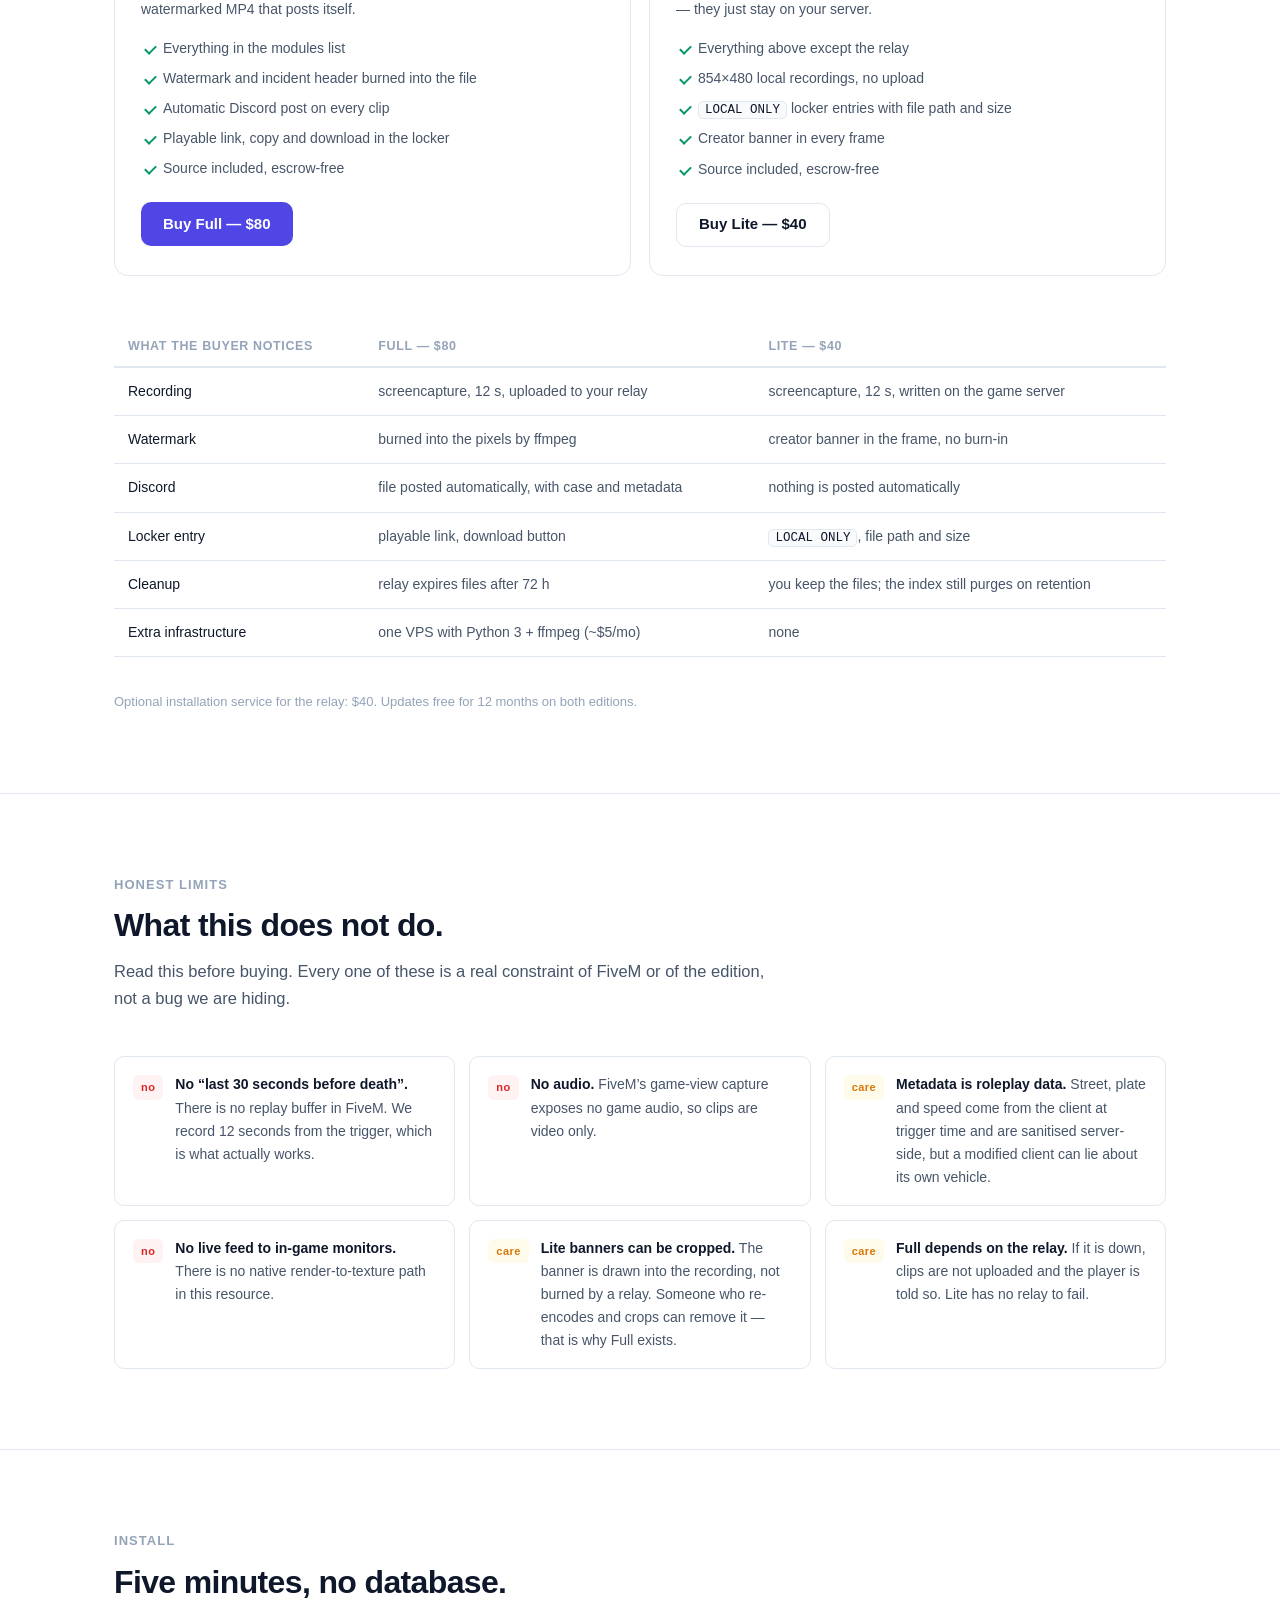
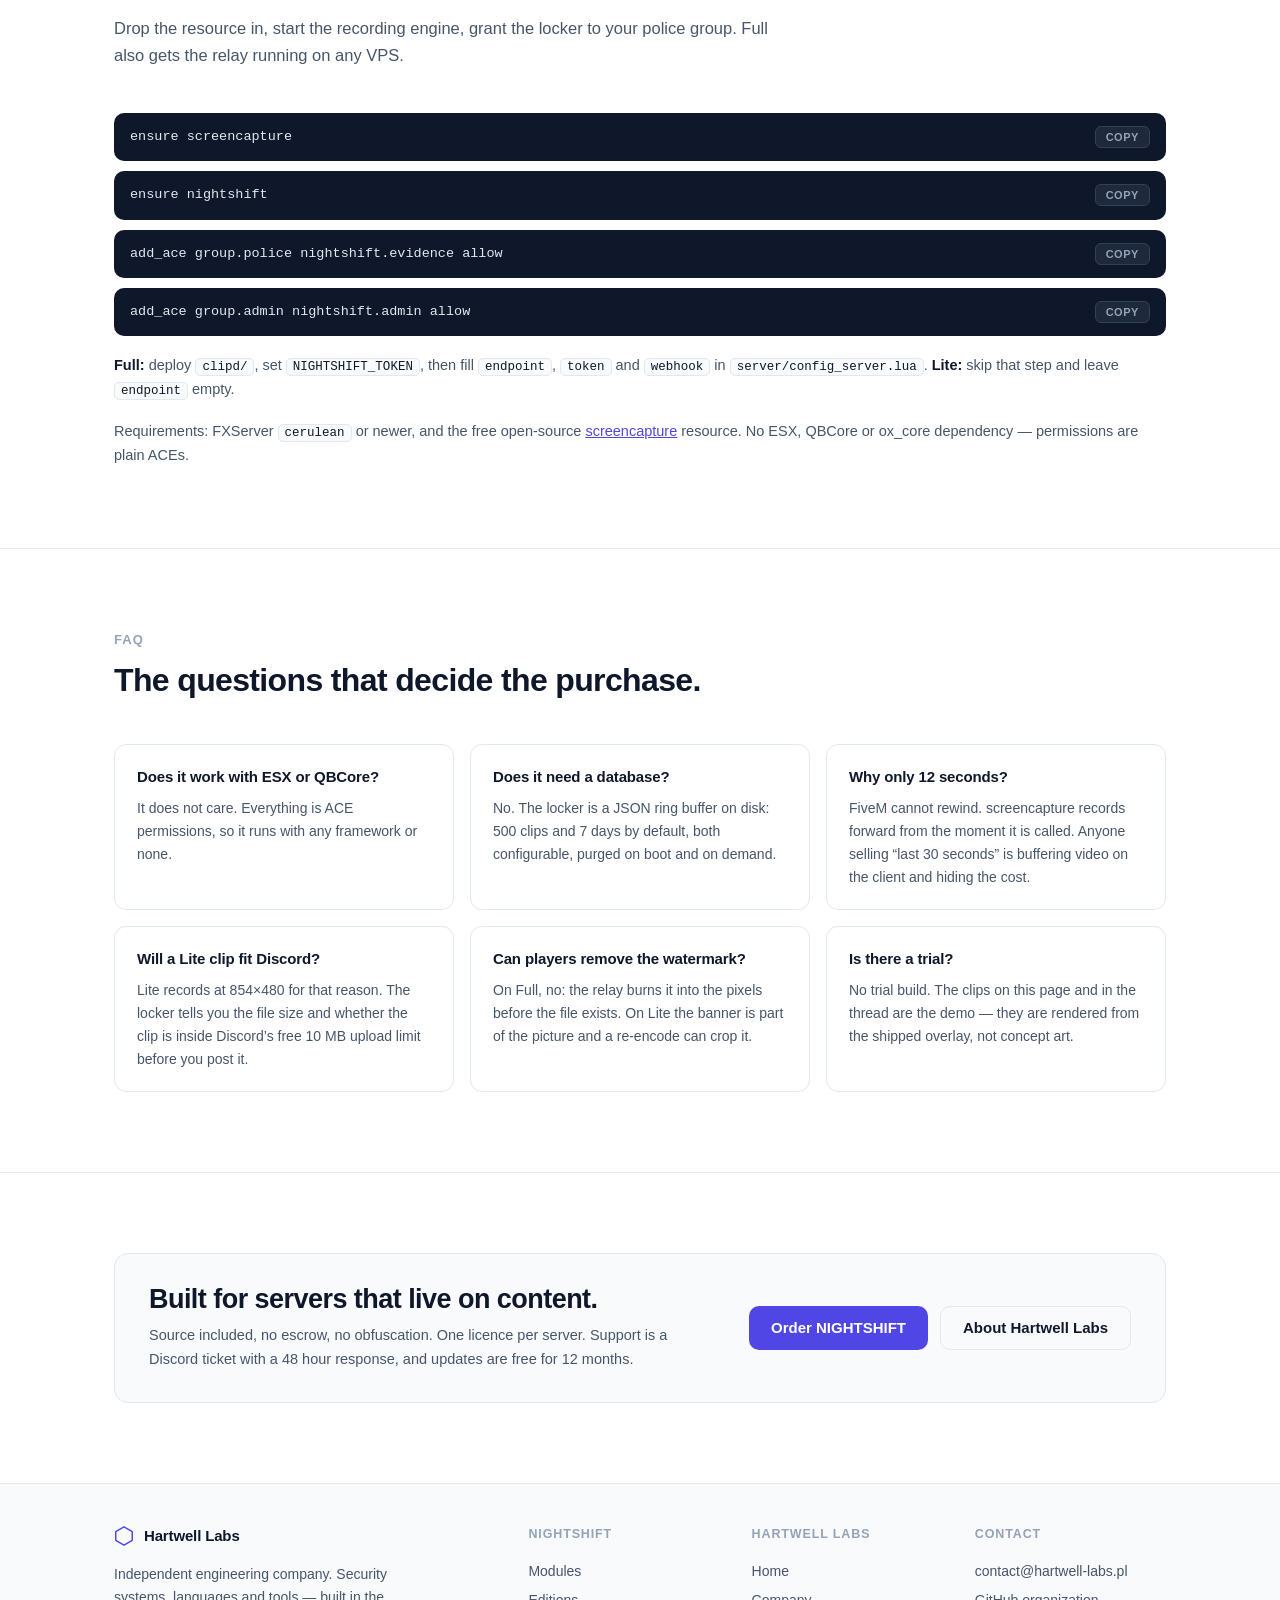
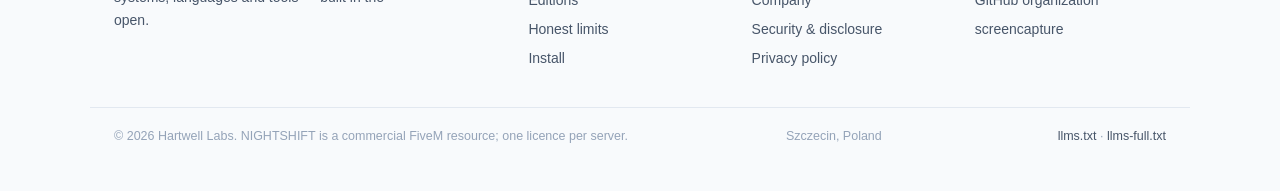
==== commit bea0ab54: "design: draw the overlay panels as flat schematics instead of fake scenes The preview blocks read as" ====
--- a/public/index.html
+++ b/public/index.html
@@ -105,6 +105,7 @@
       <div class="frame-wrap">
         <div class="ns-frame">
           <div class="ns-scan"></div>
+          <div class="ns-tagline">overlay schematic</div>
           <div class="ns-top">
             <span class="ns-rec"></span> REC <span class="ns-sep">/</span> LSPD <span class="ns-sep">/</span> 1-ADAM-12
           </div>
@@ -121,12 +122,13 @@
           </div>
           <div class="ns-chip">FULL &middot; watermark burned by the relay</div>
         </div>
-        <p class="frame-cap">Full edition &mdash; the MP4 arrives already stamped, with a playable link.</p>
+        <p class="frame-cap">Full edition &mdash; the exported MP4 arrives already stamped, with a playable link.</p>
       </div>
 
       <div class="frame-wrap">
         <div class="ns-frame ns-lite">
           <div class="ns-scan"></div>
+          <div class="ns-tagline">overlay schematic</div>
           <div class="ns-band">NIGHTSHIFT BY HARTWELL LABS &nbsp;&middot;&nbsp; NIGHTSHIFT BY HARTWELL LABS &nbsp;&middot;&nbsp; NIGHTSHIFT BY HARTWELL LABS</div>
           <div class="ns-top">
             <span class="ns-rec"></span> REC <span class="ns-sep">/</span> BCSO <span class="ns-sep">/</span> 2-ADAM-07
@@ -145,7 +147,7 @@
         <p class="frame-cap">Lite edition &mdash; the creator banner rides the frame; the file stays on your server.</p>
       </div>
     </div>
-    <p class="note">UI preview rendered in HTML/CSS from the shipped overlay values. Not gameplay footage.</p>
+    <p class="note">Both panels are diagrams of the shipped overlay values, drawn in HTML/CSS. They are not screenshots, renders or gameplay footage &mdash; the real thing appears in the clip itself.</p>
   </div>
 </section>
 
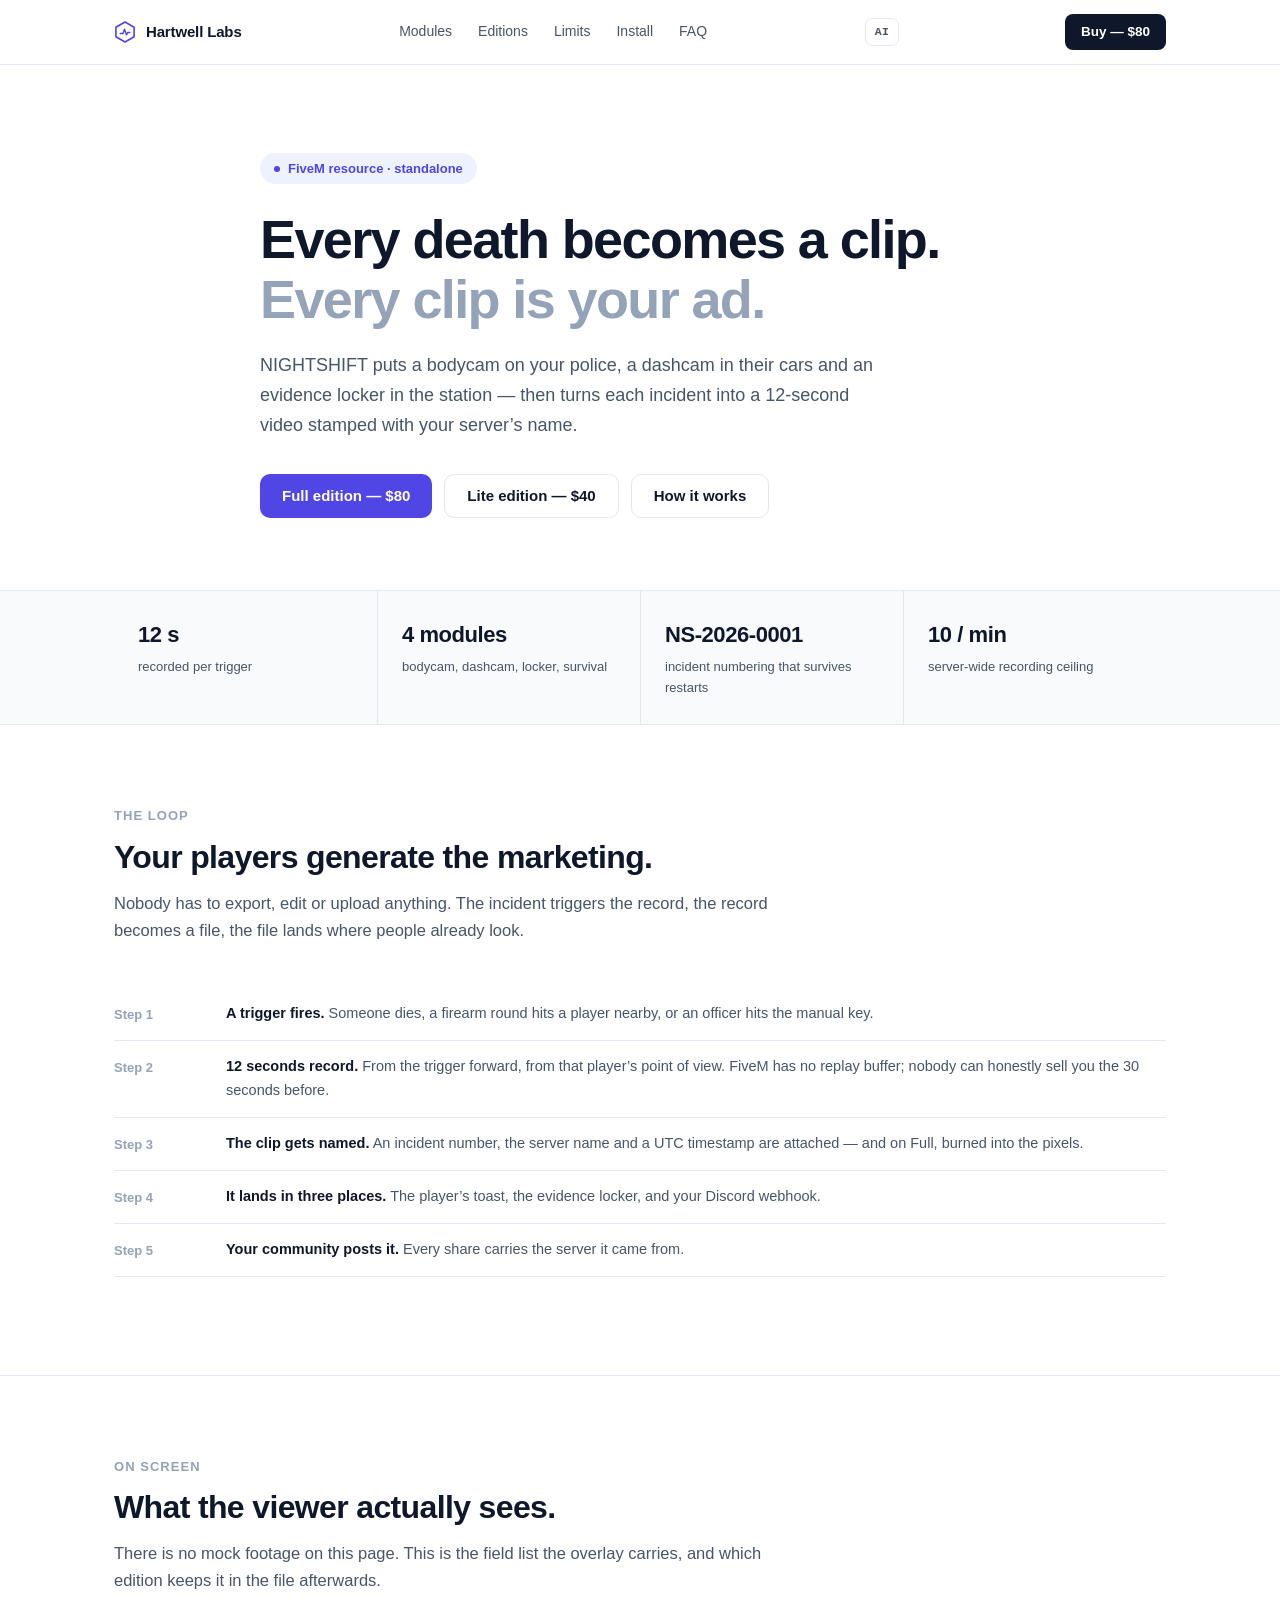
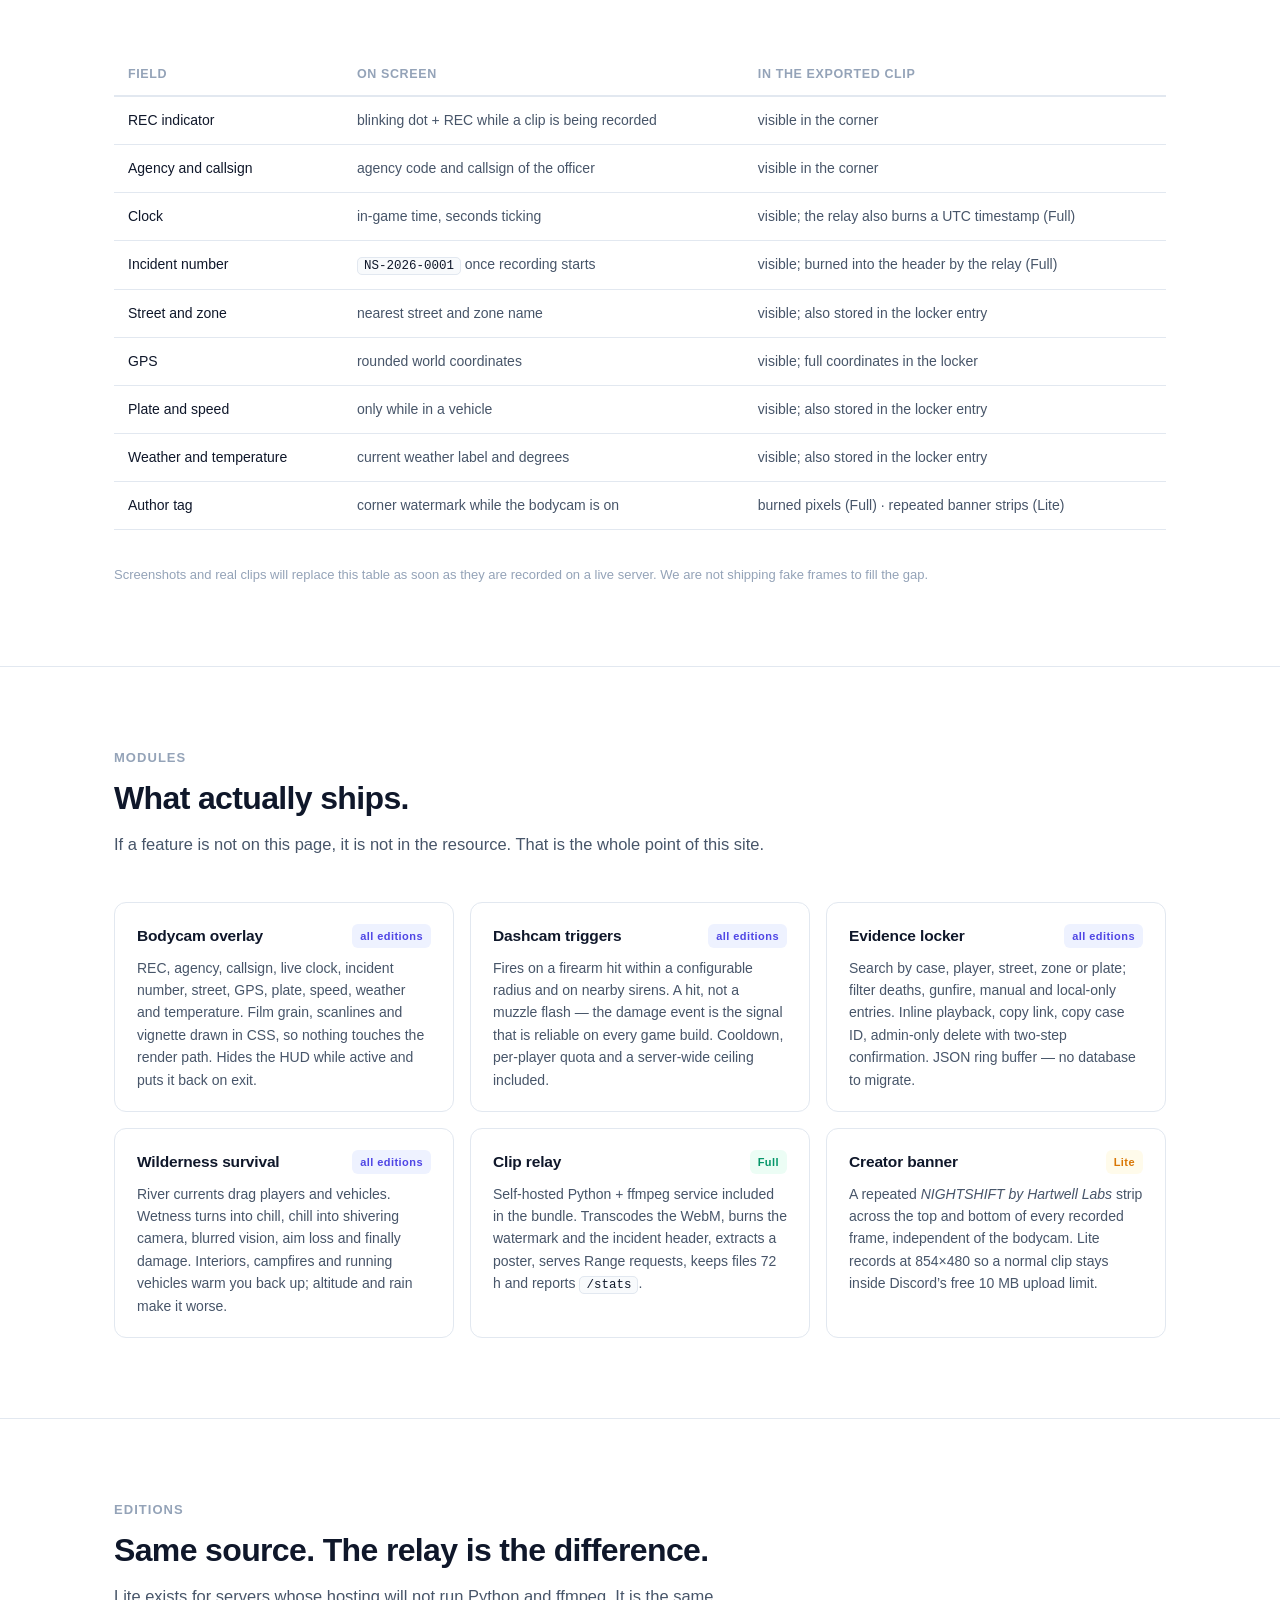
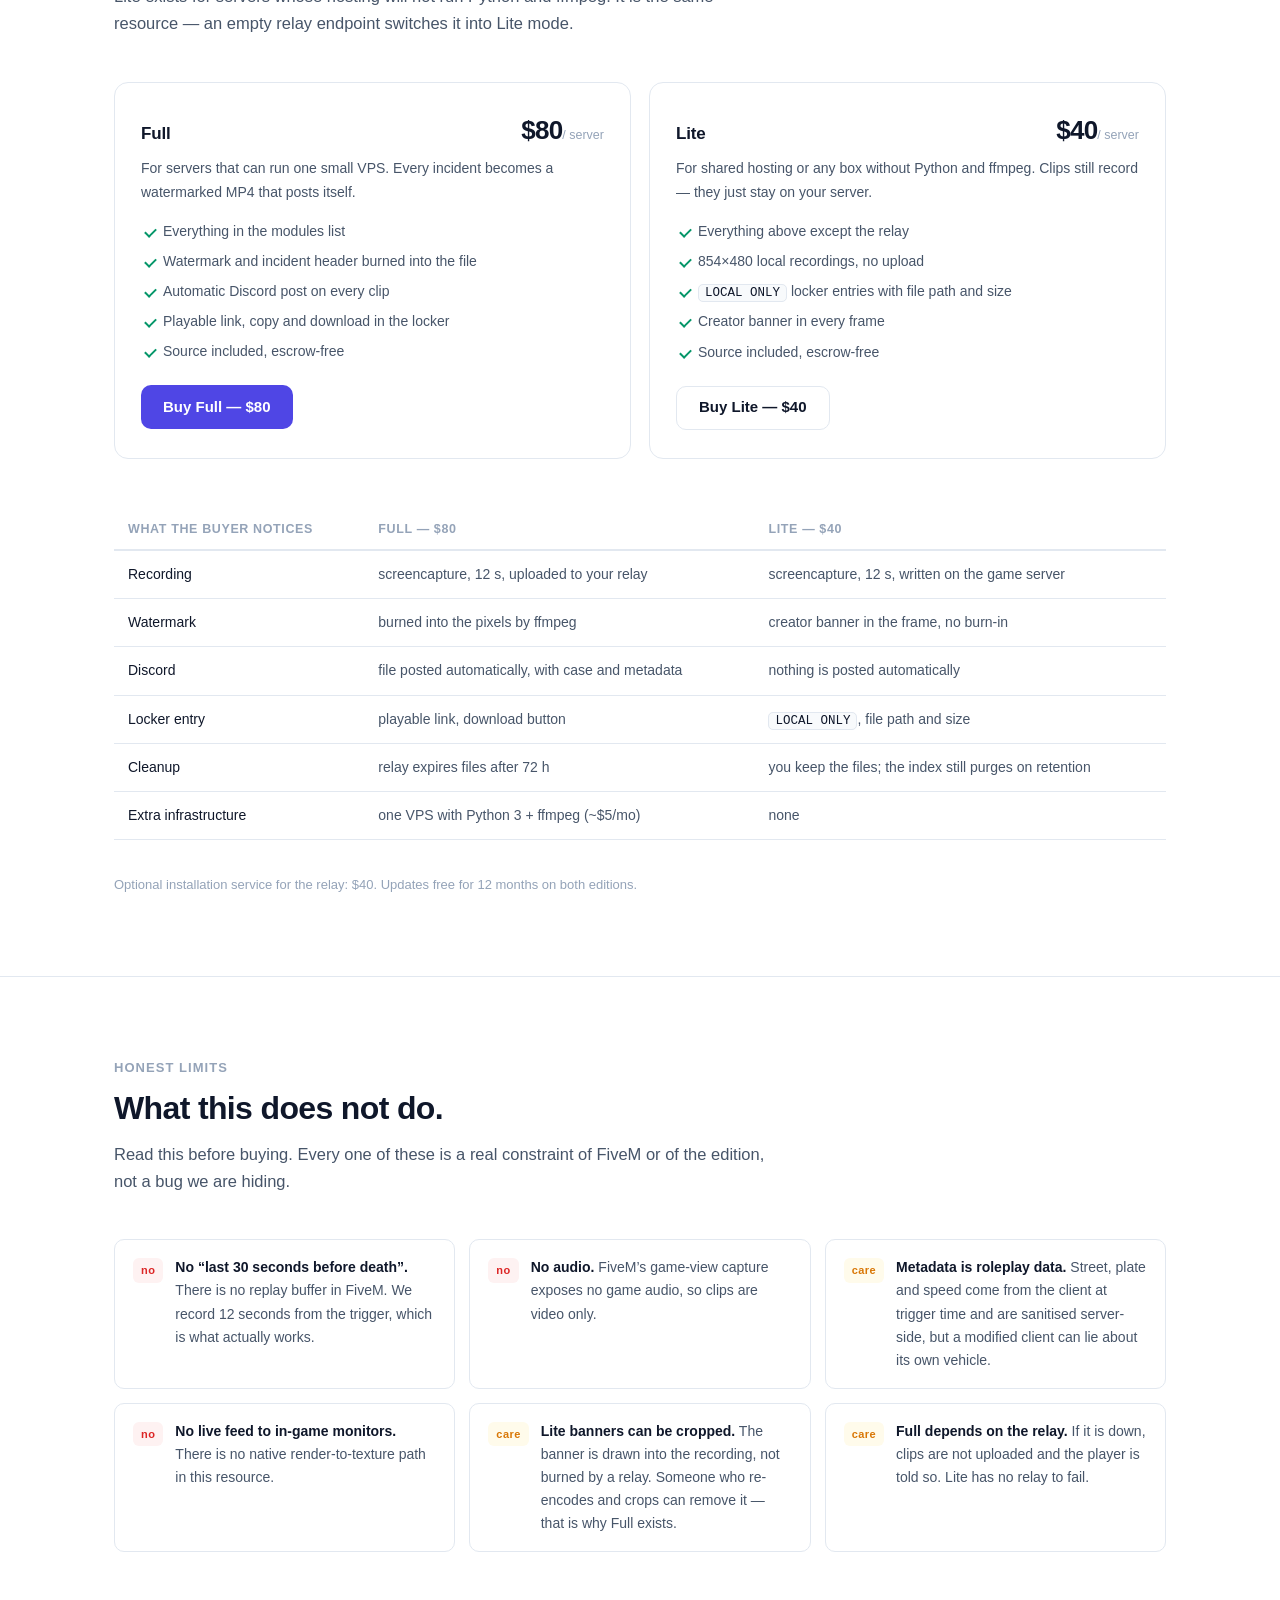
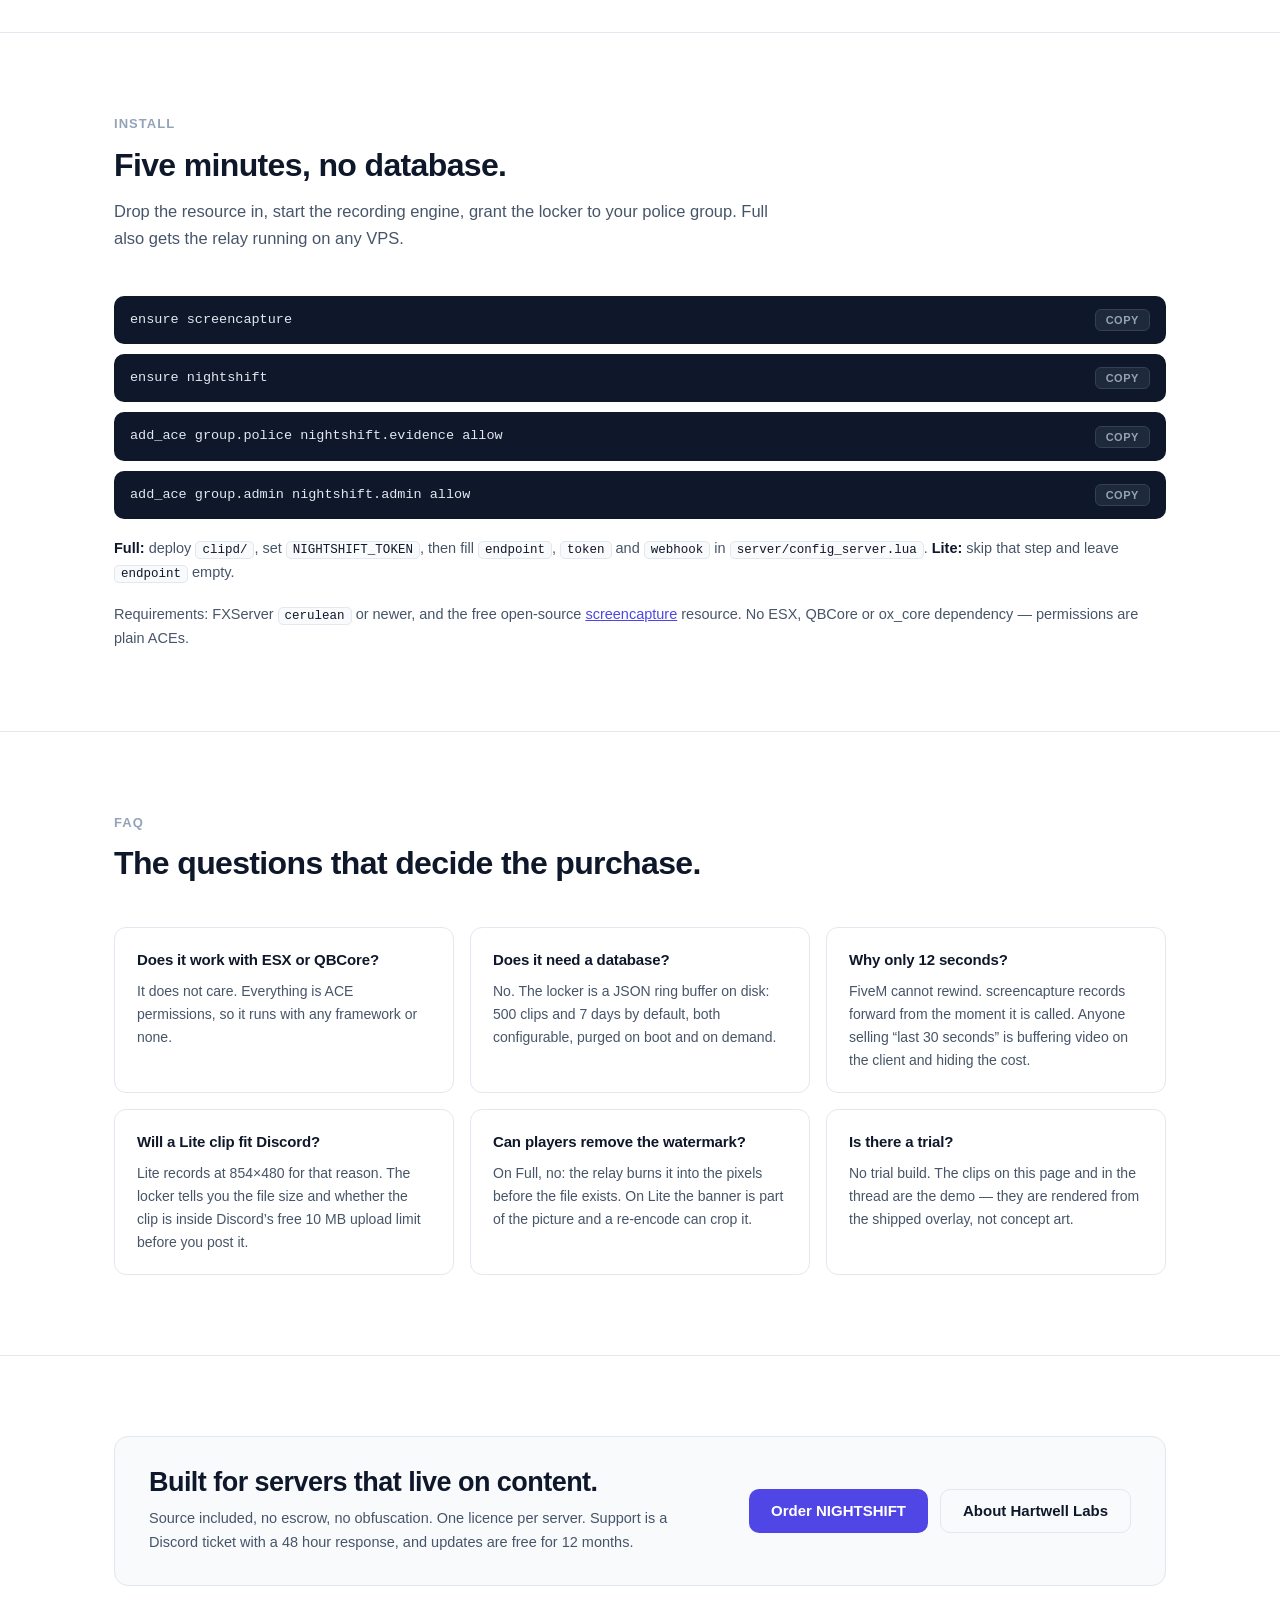
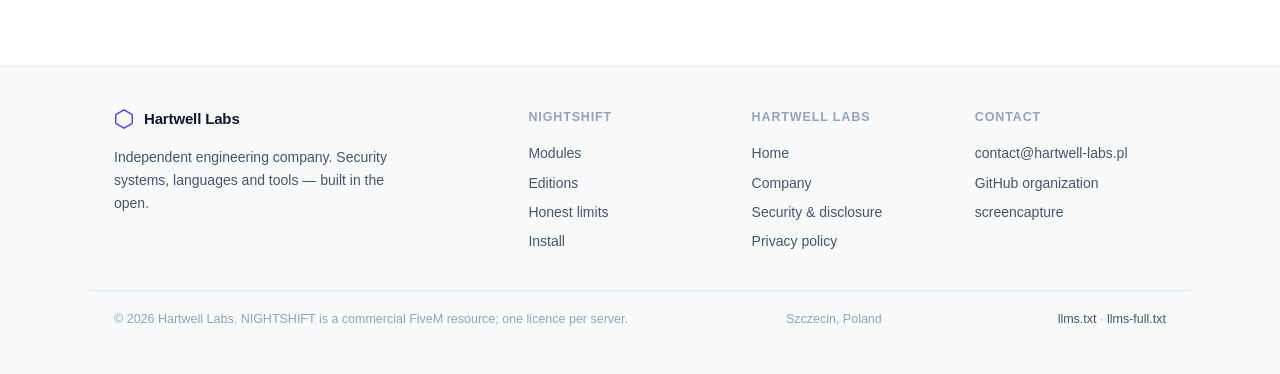
==== commit 00796afd: "design: drop the fake overlay panels, list the fields instead The dark monospace panels read as doct" ====
--- a/public/index.html
+++ b/public/index.html
@@ -96,58 +96,30 @@
 <section id="preview">
   <div class="container">
     <div class="section-head">
-      <div class="kicker">What you get</div>
-      <h2>The frame your players share.</h2>
-      <p>Two editions, one overlay. Full burns your watermark into the MP4; Lite keeps the creator banner in every recorded frame and leaves the file on your server.</p>
-    </div>
-
-    <div class="frames">
-      <div class="frame-wrap">
-        <div class="ns-frame">
-          <div class="ns-scan"></div>
-          <div class="ns-tagline">overlay schematic</div>
-          <div class="ns-top">
-            <span class="ns-rec"></span> REC <span class="ns-sep">/</span> LSPD <span class="ns-sep">/</span> 1-ADAM-12
-          </div>
-          <div class="ns-sub"><span class="ns-case">CASE NS-2026-0001</span> <span class="ns-street">Alta St</span></div>
-          <div class="ns-tr">
-            <div class="ns-clock">21:47:03</div>
-            <div class="ns-agency">Los Santos Police Department</div>
-            <div class="ns-cond">7&deg;C CLEAR</div>
-          </div>
-          <div class="ns-bl">AXON / BODYWORN 3 <span class="ns-sep">/</span> -1124, 4912</div>
-          <div class="ns-br">
-            <div class="ns-veh">PLATE 48XK291 &nbsp; 74 KM/H</div>
-            <div class="ns-mark">NIGHTSHIFT</div>
-          </div>
-          <div class="ns-chip">FULL &middot; watermark burned by the relay</div>
-        </div>
-        <p class="frame-cap">Full edition &mdash; the exported MP4 arrives already stamped, with a playable link.</p>
-      </div>
-
-      <div class="frame-wrap">
-        <div class="ns-frame ns-lite">
-          <div class="ns-scan"></div>
-          <div class="ns-tagline">overlay schematic</div>
-          <div class="ns-band">NIGHTSHIFT BY HARTWELL LABS &nbsp;&middot;&nbsp; NIGHTSHIFT BY HARTWELL LABS &nbsp;&middot;&nbsp; NIGHTSHIFT BY HARTWELL LABS</div>
-          <div class="ns-top">
-            <span class="ns-rec"></span> REC <span class="ns-sep">/</span> BCSO <span class="ns-sep">/</span> 2-ADAM-07
-          </div>
-          <div class="ns-sub"><span class="ns-case">CASE NS-2026-0002</span> <span class="ns-street">Cassidy River</span></div>
-          <div class="ns-tr">
-            <div class="ns-clock">02:14:51</div>
-            <div class="ns-agency">Blaine County Sheriff</div>
-            <div class="ns-cond">-1&deg;C RAIN</div>
-          </div>
-          <div class="ns-bl">AXON / BODYWORN 3 <span class="ns-sep">/</span> -220, 4400</div>
-          <div class="ns-br"><div class="ns-mark">NIGHTSHIFT</div></div>
-          <div class="ns-band ns-band-b">NIGHTSHIFT BY HARTWELL LABS &nbsp;&middot;&nbsp; NIGHTSHIFT BY HARTWELL LABS &nbsp;&middot;&nbsp; NIGHTSHIFT BY HARTWELL LABS</div>
-          <div class="ns-chip">LITE &middot; 854&times;480 &middot; LOCAL ONLY</div>
-        </div>
-        <p class="frame-cap">Lite edition &mdash; the creator banner rides the frame; the file stays on your server.</p>
-      </div>
-    </div>
-    <p class="note">Both panels are diagrams of the shipped overlay values, drawn in HTML/CSS. They are not screenshots, renders or gameplay footage &mdash; the real thing appears in the clip itself.</p>
+      <div class="kicker">On screen</div>
+      <h2>What the viewer actually sees.</h2>
+      <p>There is no mock footage on this page. This is the field list the overlay carries, and which edition keeps it in the file afterwards.</p>
+    </div>
+
+    <div class="table-wrap">
+      <table class="policy">
+        <thead>
+          <tr><th>Field</th><th>On screen</th><th>In the exported clip</th></tr>
+        </thead>
+        <tbody>
+          <tr><td>REC indicator</td><td>blinking dot + REC while a clip is being recorded</td><td>visible in the corner</td></tr>
+          <tr><td>Agency and callsign</td><td>agency code and callsign of the officer</td><td>visible in the corner</td></tr>
+          <tr><td>Clock</td><td>in-game time, seconds ticking</td><td>visible; the relay also burns a UTC timestamp (Full)</td></tr>
+          <tr><td>Incident number</td><td><code class="inline">NS-2026-0001</code> once recording starts</td><td>visible; burned into the header by the relay (Full)</td></tr>
+          <tr><td>Street and zone</td><td>nearest street and zone name</td><td>visible; also stored in the locker entry</td></tr>
+          <tr><td>GPS</td><td>rounded world coordinates</td><td>visible; full coordinates in the locker</td></tr>
+          <tr><td>Plate and speed</td><td>only while in a vehicle</td><td>visible; also stored in the locker entry</td></tr>
+          <tr><td>Weather and temperature</td><td>current weather label and degrees</td><td>visible; also stored in the locker entry</td></tr>
+          <tr><td>Author tag</td><td>corner watermark while the bodycam is on</td><td>burned pixels (Full) &middot; repeated banner strips (Lite)</td></tr>
+        </tbody>
+      </table>
+    </div>
+    <p class="note">Screenshots and real clips will replace this table as soon as they are recorded on a live server. We are not shipping fake frames to fill the gap.</p>
   </div>
 </section>
 
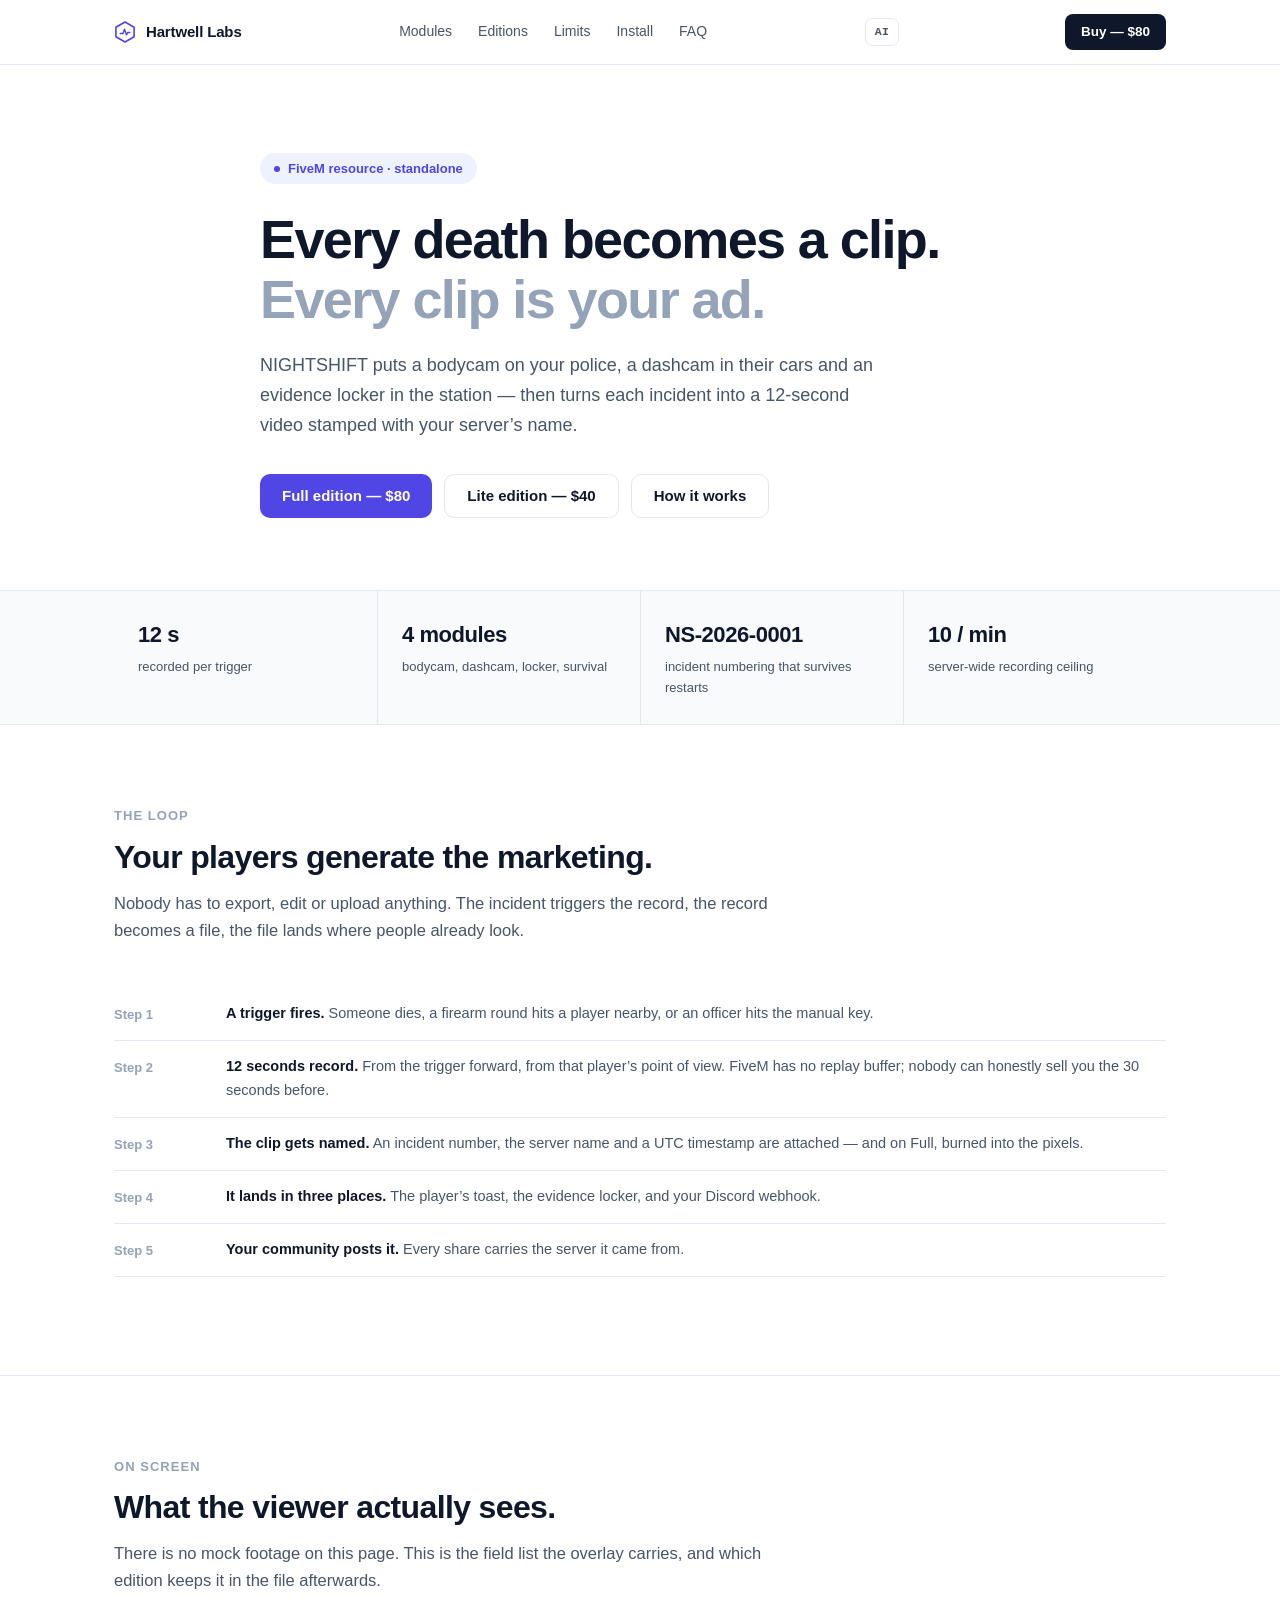
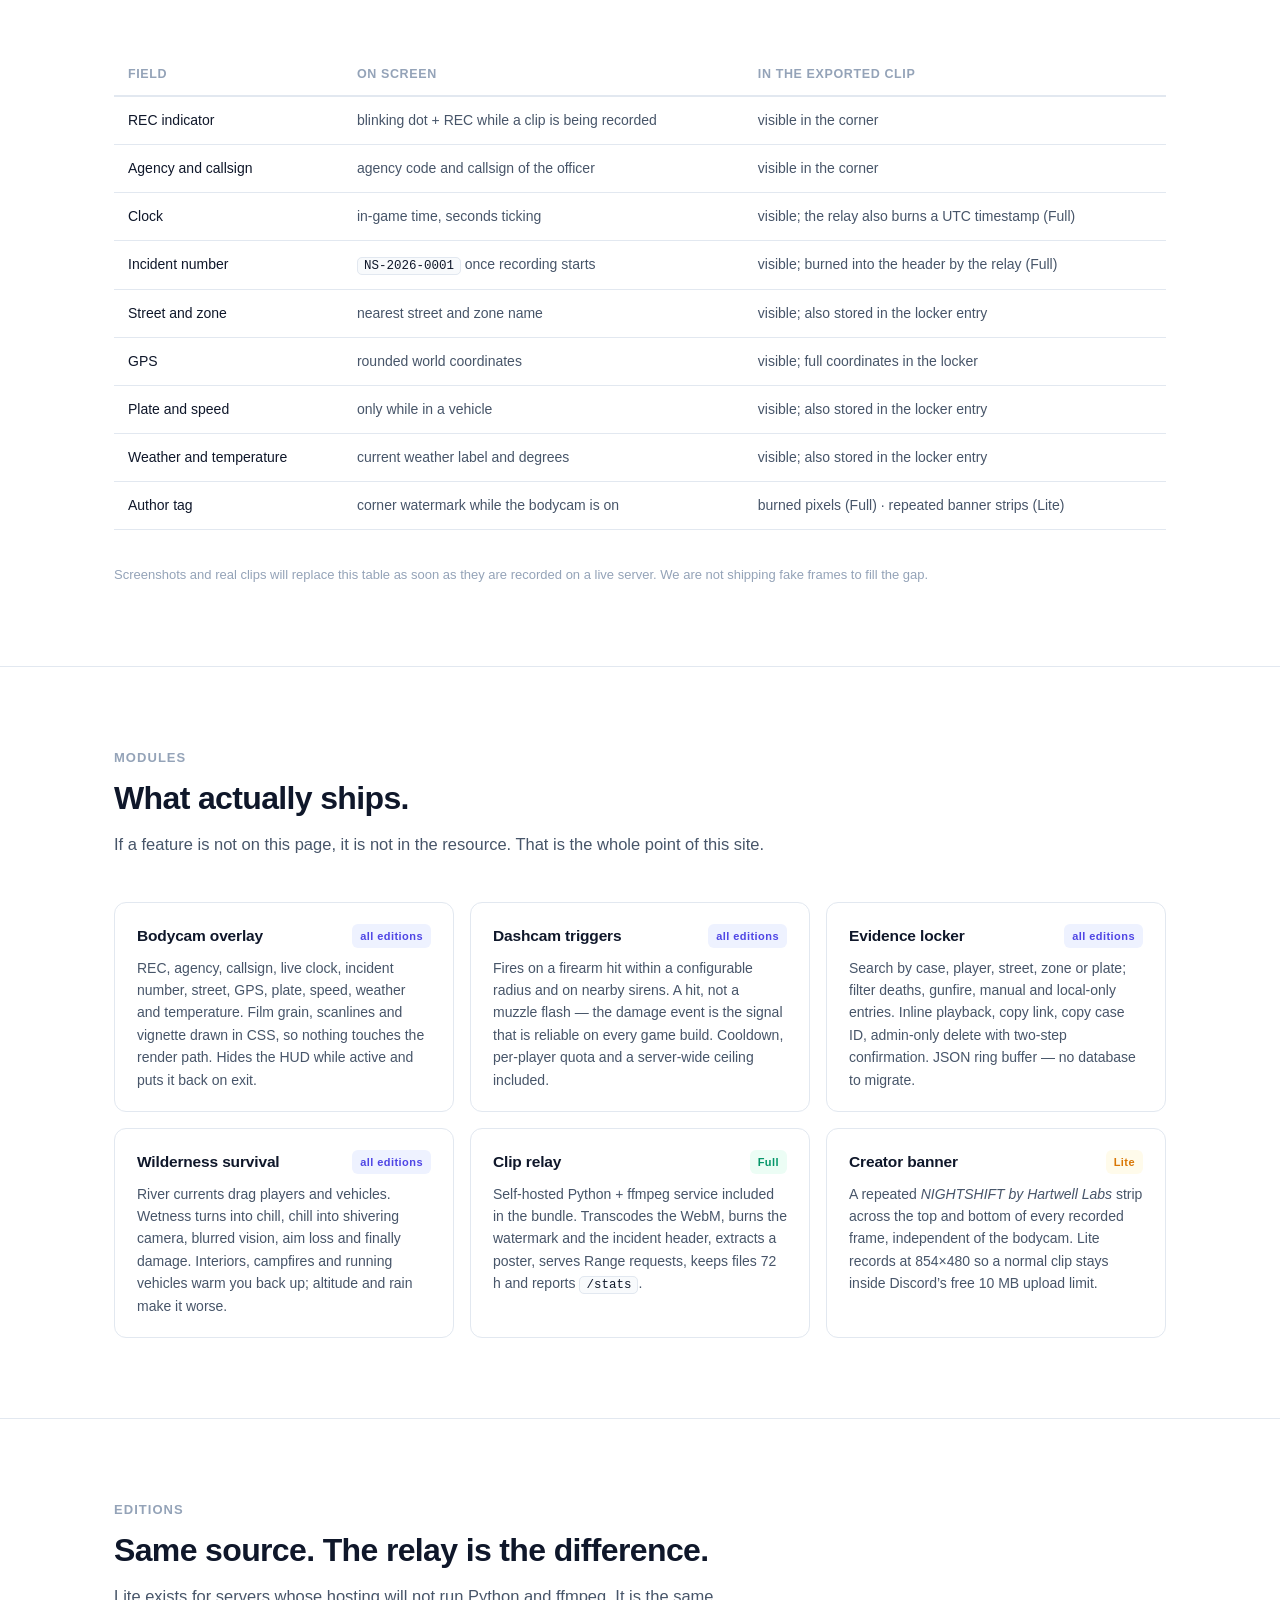
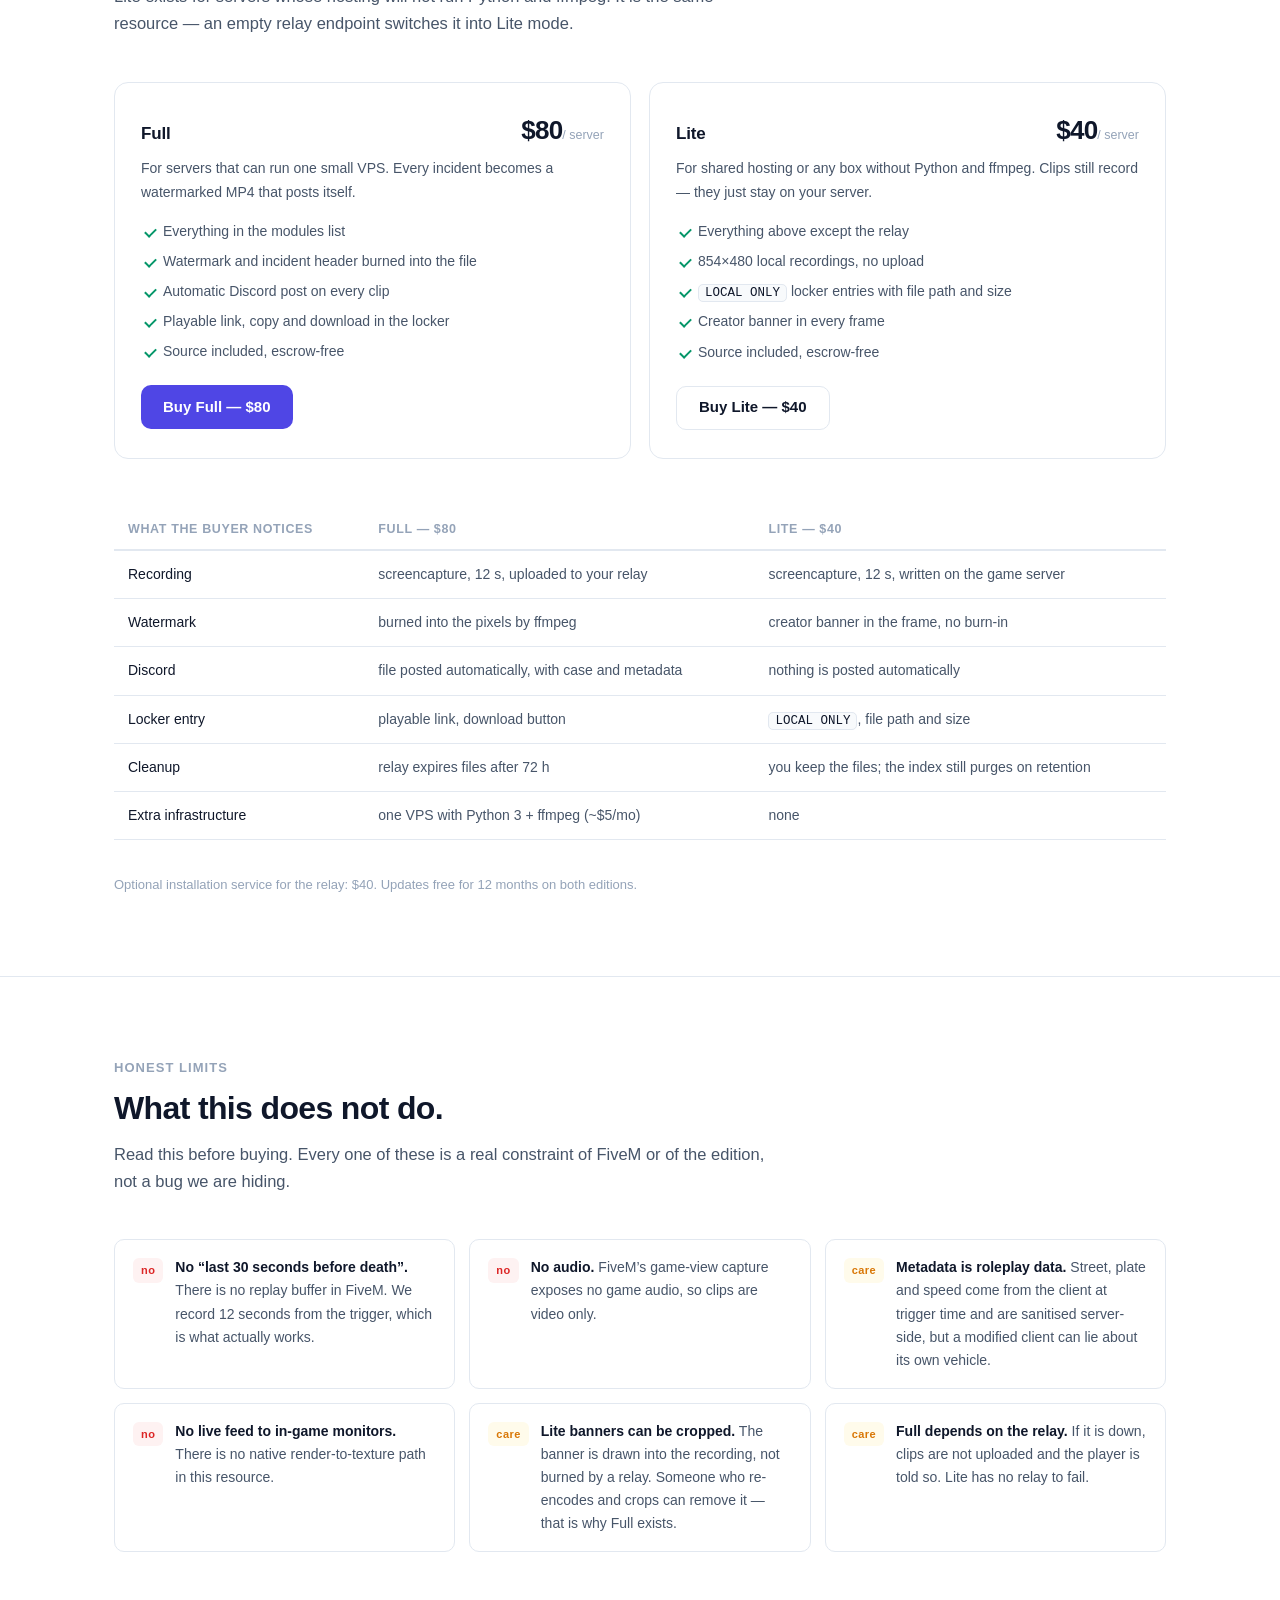
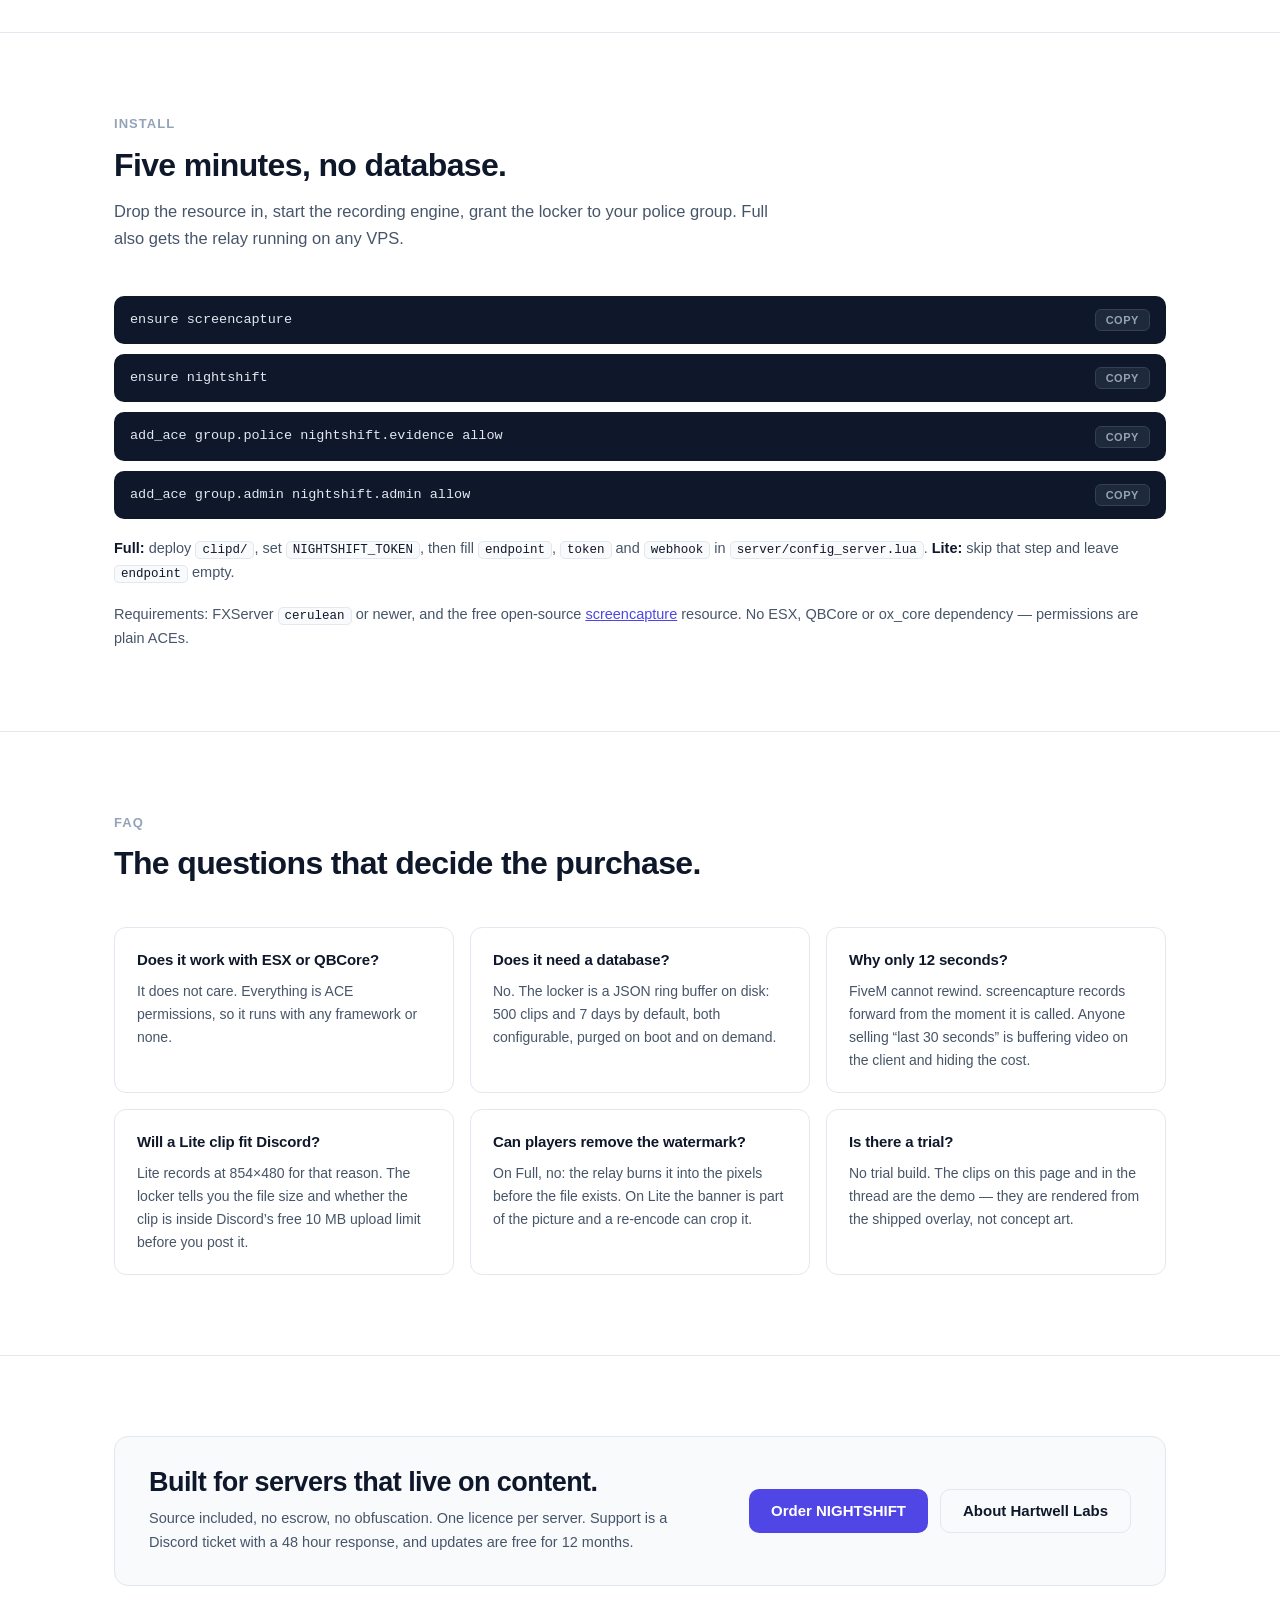
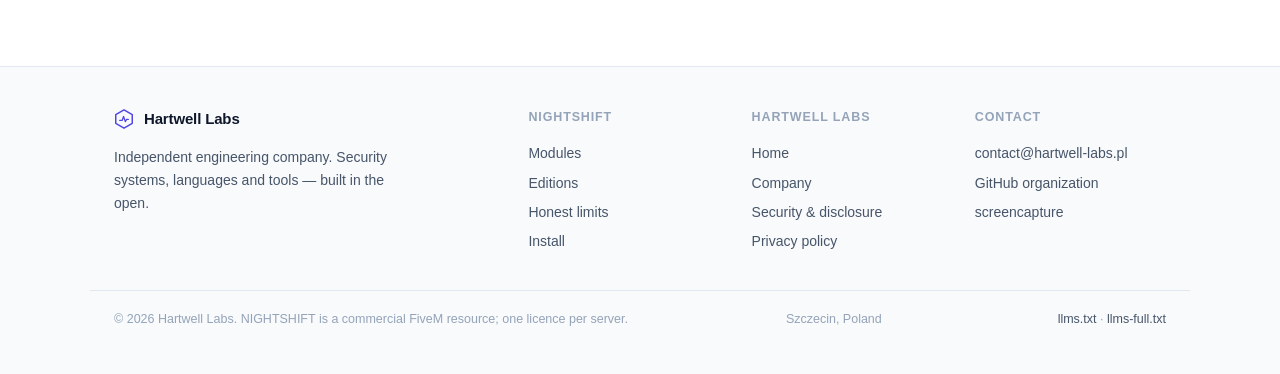
==== commit 7e919a5b: "fix: restore the pulse stroke inside the footer logo The footer SVG only carried the hexagon, so it " ====
--- a/public/index.html
+++ b/public/index.html
@@ -13,14 +13,14 @@
 <meta property="og:description" content="Bodycam, dashcam, evidence locker and survival for FiveM. Full edition burns your watermark into every clip and posts it to Discord; Lite records locally for servers without a relay." />
 <meta property="og:type" content="website" />
 <meta property="og:url" content="https://nightshift.hartwell-labs.pl/" />
-<meta property="og:image" content="https://hartwell-labs.pl/assets/og-cover.png" />
+<meta property="og:image" content="https://nightshift.hartwell-labs.pl/assets/og-nightshift.png" />
 <meta property="og:image:width" content="1200" />
 <meta property="og:image:height" content="630" />
 <meta property="og:locale" content="en_US" />
 <meta name="twitter:card" content="summary_large_image" />
 <meta name="twitter:title" content="NIGHTSHIFT — bodycam, dashcam &amp; evidence locker for FiveM" />
 <meta name="twitter:description" content="Every death becomes a 12-second clip. Full edition watermarks it and posts to Discord; Lite records locally. Standalone FiveM resource, no database." />
-<meta name="twitter:image" content="https://hartwell-labs.pl/assets/og-cover.png" />
+<meta name="twitter:image" content="https://nightshift.hartwell-labs.pl/assets/og-nightshift.png" />
 <script type="application/ld+json">{"@context":"https://schema.org","@type":"SoftwareApplication","name":"NIGHTSHIFT","applicationCategory":"GameApplication","operatingSystem":"FiveM (FXServer)","description":"Bodycam, dashcam, evidence locker and wilderness survival for FiveM. Full edition burns a watermark into every clip and posts it to Discord; Lite edition records clips locally without a relay.","url":"https://nightshift.hartwell-labs.pl/","publisher":{"@type":"Organization","name":"Hartwell Labs","url":"https://hartwell-labs.pl/"},"offers":[{"@type":"Offer","name":"Full","price":"80","priceCurrency":"USD","description":"All modules plus the self-hosted clip relay: watermarked MP4, automatic Discord post, playable links."},{"@type":"Offer","name":"Lite","price":"40","priceCurrency":"USD","description":"All modules without the relay: clips recorded on the game server, LOCAL ONLY in the locker, creator banner in every frame."}]}</script>
 <link rel="preconnect" href="https://fonts.googleapis.com" />
 <link rel="preconnect" href="https://fonts.gstatic.com" crossorigin />
@@ -283,7 +283,10 @@
   <div class="container footer-grid">
     <div>
       <div class="logo foot-logo">
-        <svg width="20" height="20" viewBox="0 0 46 46" aria-hidden="true"><path d="M23,2 L42,13 L42,33 L23,44 L4,33 L4,13 Z" fill="none" stroke="#4f46e5" stroke-width="3.4" stroke-linejoin="round" /></svg>
+        <svg width="20" height="20" viewBox="0 0 46 46" aria-hidden="true">
+          <path d="M23,2 L42,13 L42,33 L23,44 L4,33 L4,13 Z" fill="none" stroke="#4f46e5" stroke-width="3.4" stroke-linejoin="round" />
+          <polyline points="13,26 19,26 22,17 26,29 29,24 33,24" fill="none" stroke="#4f46e5" stroke-width="3" stroke-linecap="round" stroke-linejoin="round" />
+        </svg>
         Hartwell Labs
       </div>
       <p class="about">Independent engineering company. Security systems, languages and tools &mdash; built in the open.</p>
